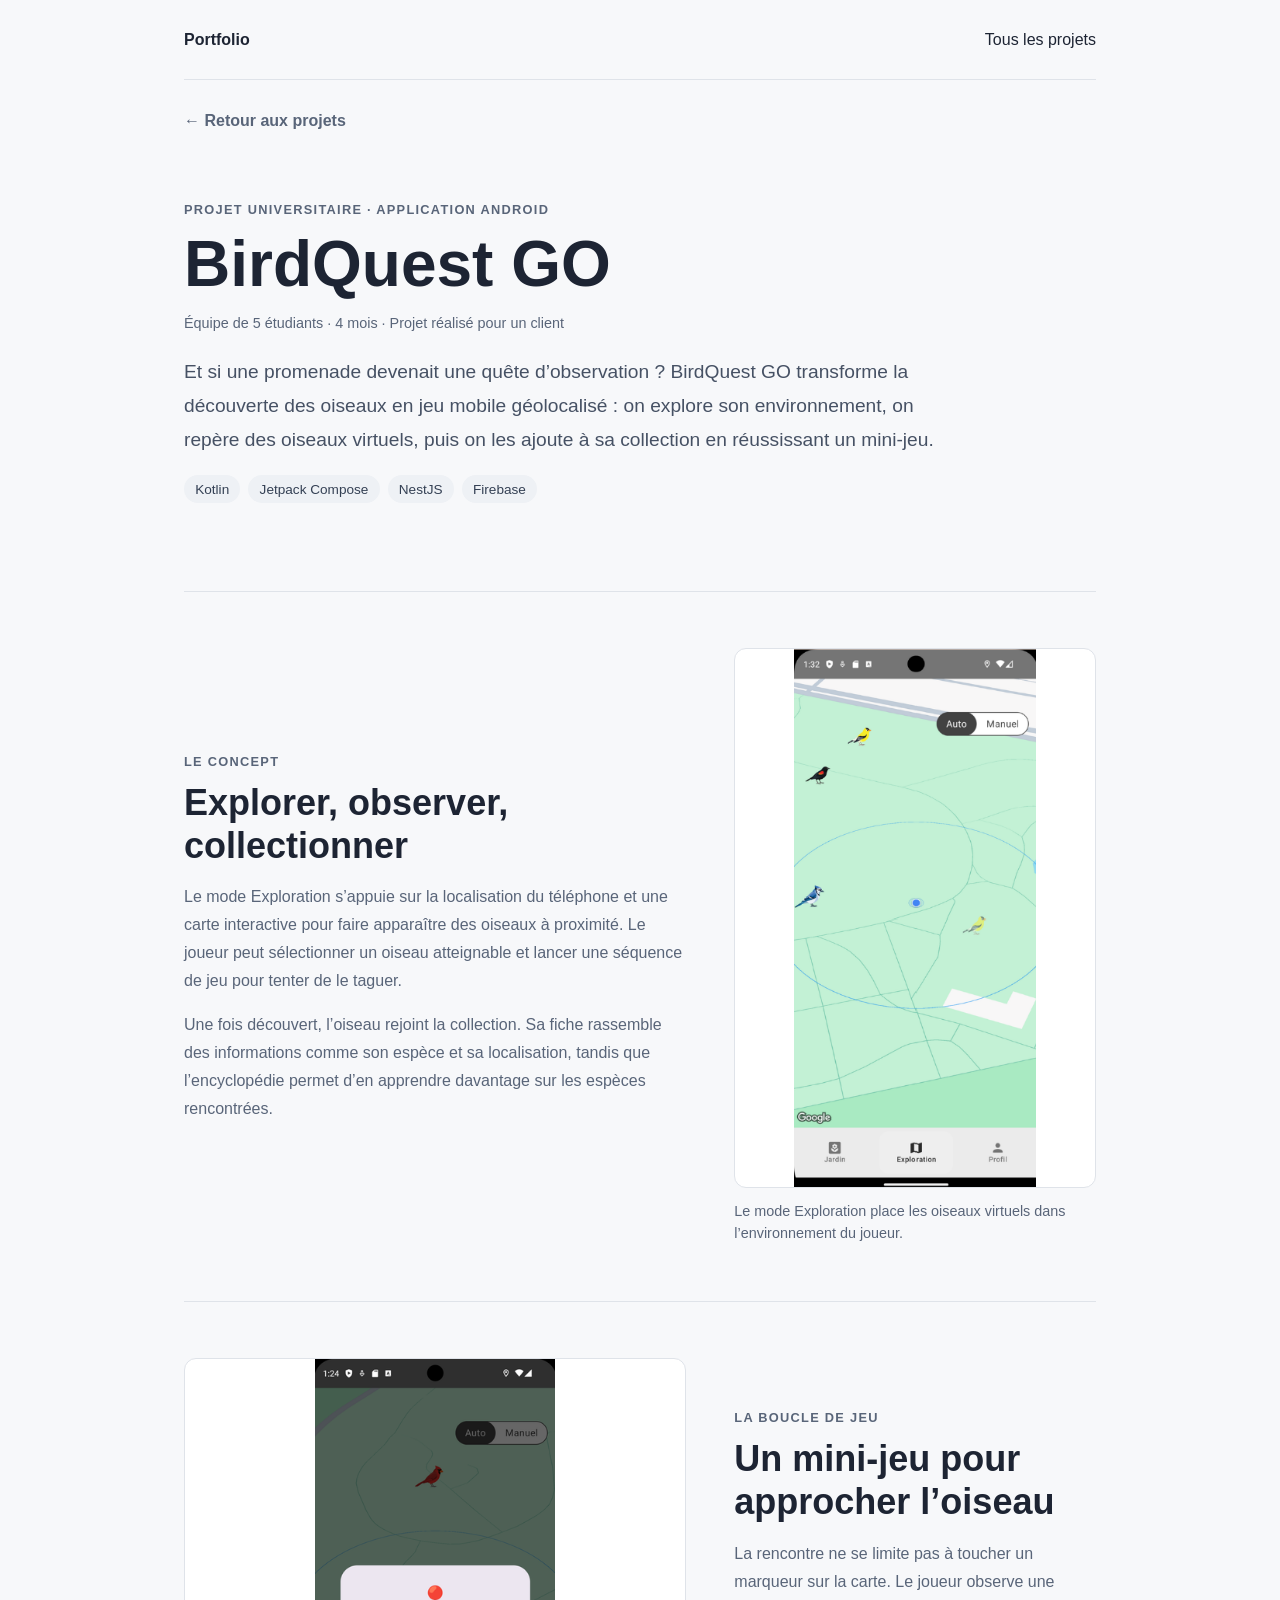
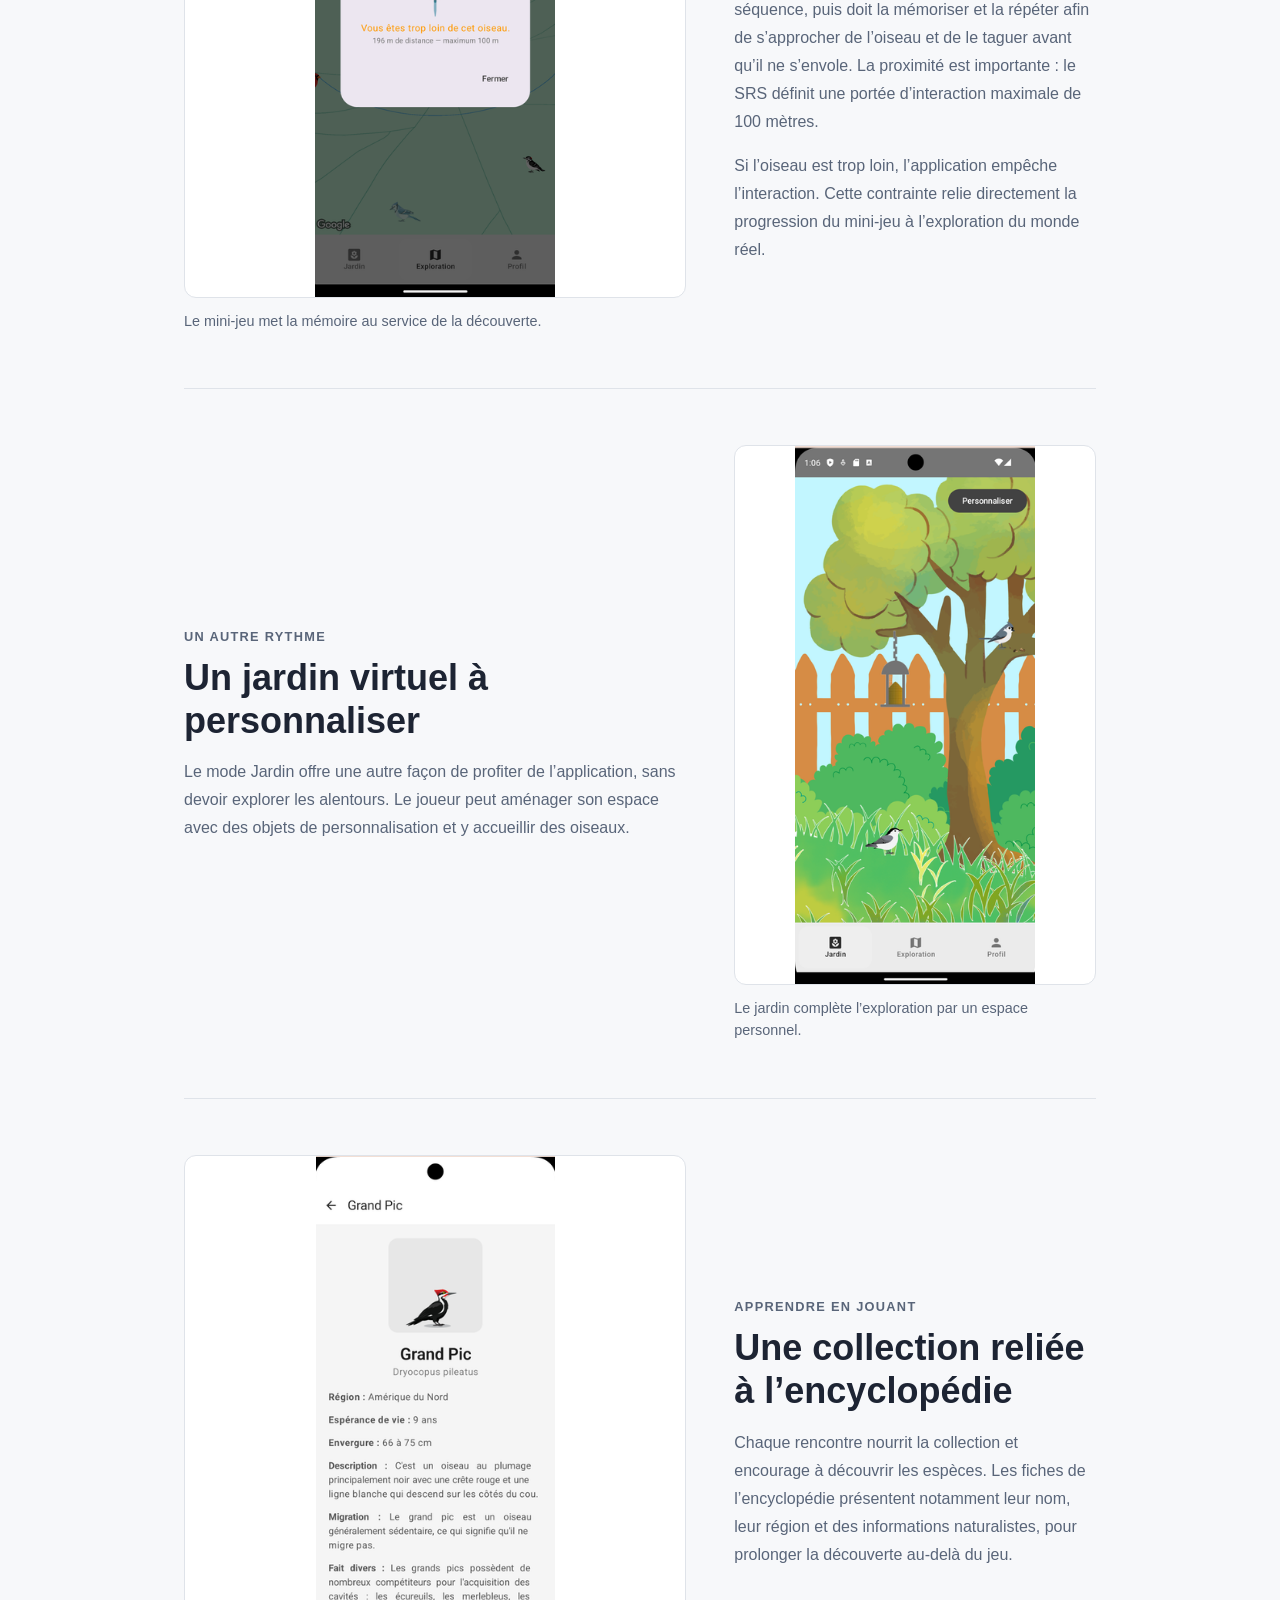
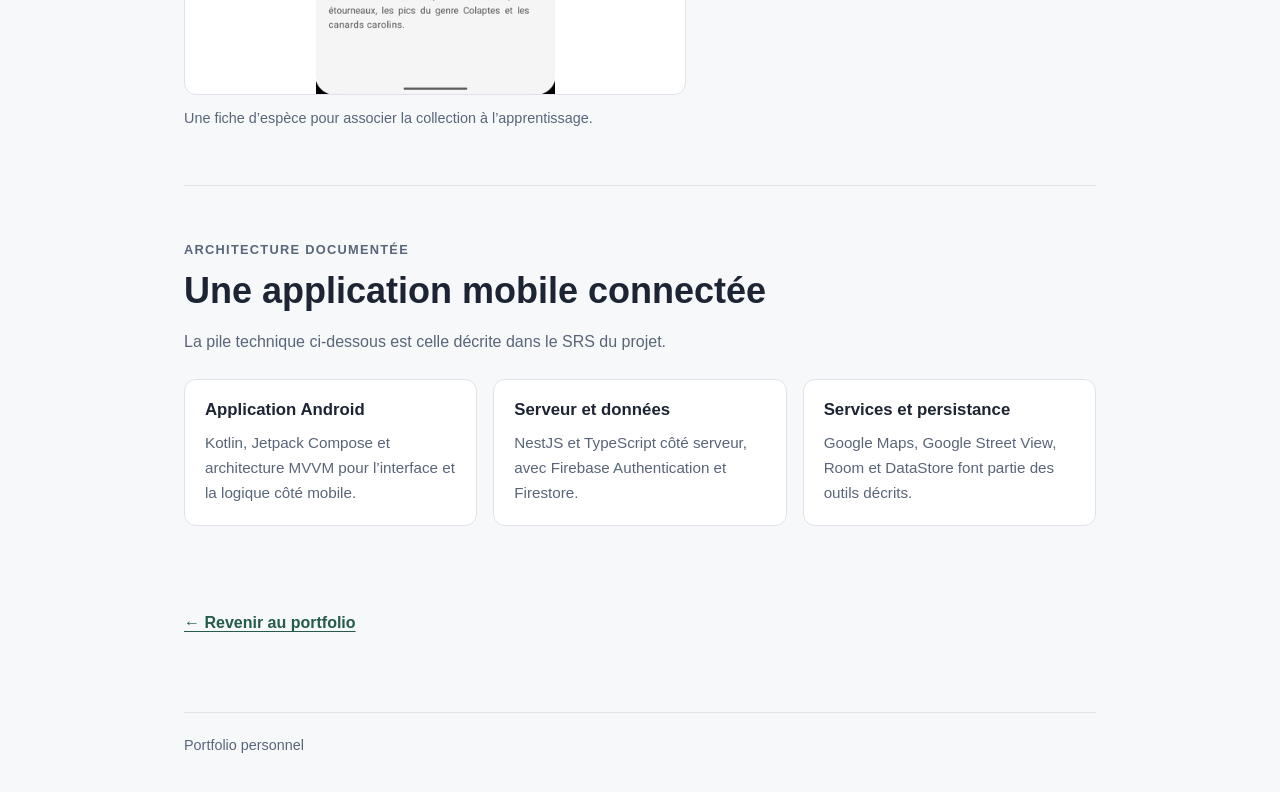
==== projets/birdquest-go.html @ 38225943 "Add detailed BirdQuest GO project page Co-authored-by: Copilot <223556219+Copilot@users.noreply.gith" ====
<!doctype html>
<html lang="fr">
  <head>
    <meta charset="utf-8">
    <meta name="viewport" content="width=device-width, initial-scale=1">
    <meta name="description" content="Présentation détaillée de BirdQuest GO, une application Android de découverte ludique des oiseaux.">
    <title>BirdQuest GO | Portfolio</title>
    <link rel="stylesheet" href="../styles.css">
  </head>
  <body>
    <header class="site-header">
      <a class="site-name" href="../index.html#accueil">Portfolio</a>
      <nav aria-label="Navigation principale">
        <a href="../index.html#projets">Tous les projets</a>
      </nav>
    </header>

    <main class="project-detail">
      <a class="back-link" href="../index.html#projets">← Retour aux projets</a>

      <section class="project-detail-hero" aria-labelledby="project-title">
        <p class="eyebrow">Projet universitaire · Application Android</p>
        <h1 id="project-title">BirdQuest GO</h1>
        <p class="project-meta">Équipe de 5 étudiants · 4 mois · Projet réalisé pour un client</p>
        <p class="project-lead">
          Et si une promenade devenait une quête d’observation ? BirdQuest GO transforme la découverte
          des oiseaux en jeu mobile géolocalisé : on explore son environnement, on repère des oiseaux
          virtuels, puis on les ajoute à sa collection en réussissant un mini-jeu.
        </p>
        <ul class="project-tech" aria-label="Technologies principales">
          <li>Kotlin</li>
          <li>Jetpack Compose</li>
          <li>NestJS</li>
          <li>Firebase</li>
        </ul>
      </section>

      <section class="detail-section" aria-labelledby="concept-title">
        <div class="detail-copy">
          <p class="eyebrow">Le concept</p>
          <h2 id="concept-title">Explorer, observer, collectionner</h2>
          <p>
            Le mode Exploration s’appuie sur la localisation du téléphone et une carte interactive
            pour faire apparaître des oiseaux à proximité. Le joueur peut sélectionner un oiseau
            atteignable et lancer une séquence de jeu pour tenter de le taguer.
          </p>
          <p>
            Une fois découvert, l’oiseau rejoint la collection. Sa fiche rassemble des informations
            comme son espèce et sa localisation, tandis que l’encyclopédie permet d’en apprendre
            davantage sur les espèces rencontrées.
          </p>
        </div>
        <figure class="detail-image">
          <img src="../images/BirdQuestGO/Map.png" alt="Carte de BirdQuest GO montrant la position du joueur, plusieurs oiseaux et le rayon d’exploration" loading="lazy">
          <figcaption>Le mode Exploration place les oiseaux virtuels dans l’environnement du joueur.</figcaption>
        </figure>
      </section>

      <section class="detail-section detail-section--reverse" aria-labelledby="gameplay-title">
        <div class="detail-copy">
          <p class="eyebrow">La boucle de jeu</p>
          <h2 id="gameplay-title">Un mini-jeu pour approcher l’oiseau</h2>
          <p>
            La rencontre ne se limite pas à toucher un marqueur sur la carte. Le joueur observe une
            séquence, puis doit la mémoriser et la répéter afin de s’approcher de l’oiseau et de le
            taguer avant qu’il ne s’envole. La proximité est importante : le SRS définit une portée
            d’interaction maximale de 100 mètres.
          </p>
          <p>
            Si l’oiseau est trop loin, l’application empêche l’interaction. Cette contrainte relie
            directement la progression du mini-jeu à l’exploration du monde réel.
          </p>
        </div>
        <figure class="detail-image">
          <img src="../images/BirdQuestGO/Map_oiseau_hors_range.png" alt="Écran du mini-jeu BirdQuest GO invitant à mémoriser une séquence pour taguer un oiseau" loading="lazy">
          <figcaption>Le mini-jeu met la mémoire au service de la découverte.</figcaption>
        </figure>
      </section>

      <section class="detail-section" aria-labelledby="garden-title">
        <div class="detail-copy">
          <p class="eyebrow">Un autre rythme</p>
          <h2 id="garden-title">Un jardin virtuel à personnaliser</h2>
          <p>
            Le mode Jardin offre une autre façon de profiter de l’application, sans devoir explorer
            les alentours. Le joueur peut aménager son espace avec des objets de personnalisation
            et y accueillir des oiseaux.
          </p>
        </div>
        <figure class="detail-image">
          <img src="../images/BirdQuestGO/Jardin.png" alt="Jardin virtuel de BirdQuest GO avec des oiseaux, un arbre et des éléments décoratifs" loading="lazy">
          <figcaption>Le jardin complète l’exploration par un espace personnel.</figcaption>
        </figure>
      </section>

      <section class="detail-section detail-section--reverse" aria-labelledby="species-title">
        <div class="detail-copy">
          <p class="eyebrow">Apprendre en jouant</p>
          <h2 id="species-title">Une collection reliée à l’encyclopédie</h2>
          <p>
            Chaque rencontre nourrit la collection et encourage à découvrir les espèces. Les fiches
            de l’encyclopédie présentent notamment leur nom, leur région et des informations
            naturalistes, pour prolonger la découverte au-delà du jeu.
          </p>
        </div>
        <figure class="detail-image">
          <img src="../images/BirdQuestGO/Page_espece.png" alt="Fiche encyclopédique du Grand Pic présentant son nom scientifique et des informations sur l’espèce" loading="lazy">
          <figcaption>Une fiche d’espèce pour associer la collection à l’apprentissage.</figcaption>
        </figure>
      </section>

      <section class="detail-section detail-section--stack" aria-labelledby="stack-title">
        <p class="eyebrow">Architecture documentée</p>
        <h2 id="stack-title">Une application mobile connectée</h2>
        <p class="stack-intro">
          La pile technique ci-dessous est celle décrite dans le SRS du projet.
        </p>
        <div class="stack-grid">
          <article class="stack-card">
            <h3>Application Android</h3>
            <p>Kotlin, Jetpack Compose et architecture MVVM pour l’interface et la logique côté mobile.</p>
          </article>
          <article class="stack-card">
            <h3>Serveur et données</h3>
            <p>NestJS et TypeScript côté serveur, avec Firebase Authentication et Firestore.</p>
          </article>
          <article class="stack-card">
            <h3>Services et persistance</h3>
            <p>Google Maps, Google Street View, Room et DataStore font partie des outils décrits.</p>
          </article>
        </div>
      </section>

      <a class="project-link project-link--back" href="../index.html#projets">← Revenir au portfolio</a>
    </main>

    <footer class="site-footer">
      <p>Portfolio personnel</p>
    </footer>
  </body>
</html>
---- styles.css ----
:root {
  color-scheme: light;
  font-family: Arial, sans-serif;
  color: #1d2433;
  background: #f7f8fa;
  font-synthesis: none;
  text-rendering: optimizeLegibility;
  -webkit-font-smoothing: antialiased;
  -moz-osx-font-smoothing: grayscale;
}

* {
  box-sizing: border-box;
}

body {
  min-width: 320px;
  max-width: 960px;
  margin: 0 auto;
  padding: 0 1.5rem;
}

a {
  color: inherit;
}

.site-header {
  display: flex;
  align-items: center;
  justify-content: space-between;
  min-height: 5rem;
  border-bottom: 1px solid #dfe3e9;
}

.site-name {
  font-weight: 700;
  text-decoration: none;
}

.site-header nav a {
  text-decoration: none;
}

.intro {
  max-width: 680px;
  padding: 6rem 0 5rem;
}

.eyebrow {
  margin: 0 0 0.75rem;
  color: #596579;
  font-size: 0.8rem;
  font-weight: 700;
  letter-spacing: 0.1em;
  text-transform: uppercase;
}

h1,
h2,
h3,
p {
  margin-top: 0;
}

h1 {
  margin-bottom: 1rem;
  font-size: clamp(2.25rem, 7vw, 4rem);
  line-height: 1.1;
}

.intro > p:last-child,
.project-card p:last-child {
  color: #596579;
  line-height: 1.7;
}

.projects {
  padding: 1rem 0 5rem;
}

.projects h2 {
  margin-bottom: 1.5rem;
  font-size: 2rem;
}

.project-list {
  display: grid;
  grid-template-columns: repeat(2, minmax(0, 1fr));
  gap: 1rem;
}

.project-card {
  min-height: 180px;
  padding: 1.5rem;
  border: 1px solid #dfe3e9;
  border-radius: 0.75rem;
  background: #fff;
}

.project-card--featured {
  grid-column: 1 / -1;
}

.project-status {
  margin-bottom: 1rem;
  color: #596579;
  font-size: 0.85rem;
}

.project-card h3 {
  margin-bottom: 0.75rem;
  font-size: 1.75rem;
}

.project-link {
  display: inline-flex;
  align-items: center;
  gap: 0.5rem;
  margin-bottom: 1.5rem;
  color: #245b49;
  font-weight: 700;
  text-decoration-thickness: 1px;
  text-underline-offset: 0.2em;
}

.project-link:hover {
  color: #173e31;
}

.project-meta {
  margin-bottom: 1rem;
  color: #596579;
  font-size: 0.9rem;
}

.project-description {
  max-width: 760px;
  color: #596579;
  line-height: 1.7;
}

.project-tech {
  display: flex;
  flex-wrap: wrap;
  gap: 0.5rem;
  margin: 0 0 1.5rem;
  padding: 0;
  list-style: none;
}

.project-tech li {
  padding: 0.4rem 0.7rem;
  border-radius: 999px;
  background: #eef1f5;
  color: #344054;
  font-size: 0.85rem;
}

.project-gallery {
  display: grid;
  grid-template-columns: repeat(4, minmax(0, 1fr));
  gap: 1rem;
}

.project-gallery figure {
  margin: 0;
}

.project-gallery img {
  display: block;
  width: 100%;
  height: auto;
  border: 1px solid #dfe3e9;
  border-radius: 0.6rem;
}

.project-gallery video {
  display: block;
  width: 100%;
  height: auto;
  aspect-ratio: 9 / 16;
  border: 1px solid #dfe3e9;
  border-radius: 0.6rem;
  background: #1d2433;
  object-fit: contain;
}

.project-gallery figcaption {
  padding-top: 0.6rem;
  color: #596579;
  font-size: 0.85rem;
  line-height: 1.5;
}

.project-detail {
  padding: 2rem 0 5rem;
}

.back-link {
  display: inline-block;
  margin-bottom: 2.5rem;
  color: #596579;
  font-weight: 700;
  text-decoration: none;
}

.back-link:hover {
  color: #1d2433;
}

.project-detail-hero {
  max-width: 760px;
  padding: 2rem 0 4rem;
}

.project-detail-hero h1 {
  margin-bottom: 1rem;
}

.project-detail-hero .project-meta {
  margin-bottom: 1.5rem;
}

.project-lead {
  color: #465164;
  font-size: 1.2rem;
  line-height: 1.75;
}

.detail-section {
  display: grid;
  grid-template-columns: minmax(0, 1fr) minmax(220px, 0.72fr);
  align-items: center;
  gap: 3rem;
  padding: 3.5rem 0;
  border-top: 1px solid #dfe3e9;
}

.detail-section--reverse .detail-copy {
  order: 2;
}

.detail-section--reverse .detail-image {
  order: 1;
}

.detail-copy h2,
.detail-section--stack h2 {
  margin-bottom: 1rem;
  font-size: clamp(1.65rem, 4vw, 2.25rem);
  line-height: 1.2;
}

.detail-copy p:not(.eyebrow) {
  color: #596579;
  line-height: 1.75;
}

.detail-image {
  margin: 0;
}

.detail-image img {
  display: block;
  width: 100%;
  max-height: 540px;
  border: 1px solid #dfe3e9;
  border-radius: 0.75rem;
  background: #fff;
  object-fit: contain;
}

.detail-image figcaption {
  padding-top: 0.75rem;
  color: #596579;
  font-size: 0.9rem;
  line-height: 1.55;
}

.detail-section--stack {
  display: block;
}

.stack-intro {
  color: #596579;
  line-height: 1.7;
}

.stack-grid {
  display: grid;
  grid-template-columns: repeat(3, minmax(0, 1fr));
  gap: 1rem;
  margin-top: 1.5rem;
}

.stack-card {
  padding: 1.25rem;
  border: 1px solid #dfe3e9;
  border-radius: 0.75rem;
  background: #fff;
}

.stack-card h3 {
  margin-bottom: 0.6rem;
  font-size: 1.05rem;
}

.stack-card p {
  margin-bottom: 0;
  color: #596579;
  font-size: 0.95rem;
  line-height: 1.65;
}

.project-link--back {
  margin: 2rem 0 0;
}

.site-footer {
  padding: 1.5rem 0;
  border-top: 1px solid #dfe3e9;
  color: #596579;
  font-size: 0.9rem;
}

@media (max-width: 760px) {
  .project-gallery {
    grid-template-columns: repeat(2, minmax(0, 1fr));
  }

  .detail-section {
    grid-template-columns: minmax(0, 1fr) minmax(180px, 0.75fr);
    gap: 1.5rem;
  }

  .stack-grid {
    grid-template-columns: 1fr;
  }
}

@media (max-width: 600px) {
  body {
    padding: 0 1rem;
  }

  .intro {
    padding: 4rem 0;
  }

  .project-list {
    grid-template-columns: 1fr;
  }

  .detail-section {
    grid-template-columns: 1fr;
    gap: 1.5rem;
    padding: 2.5rem 0;
  }

  .detail-section--reverse .detail-copy,
  .detail-section--reverse .detail-image {
    order: initial;
  }

  .detail-image {
    max-width: 360px;
    margin: 0 auto;
  }

  .project-detail-hero {
    padding: 1rem 0 3rem;
  }
}
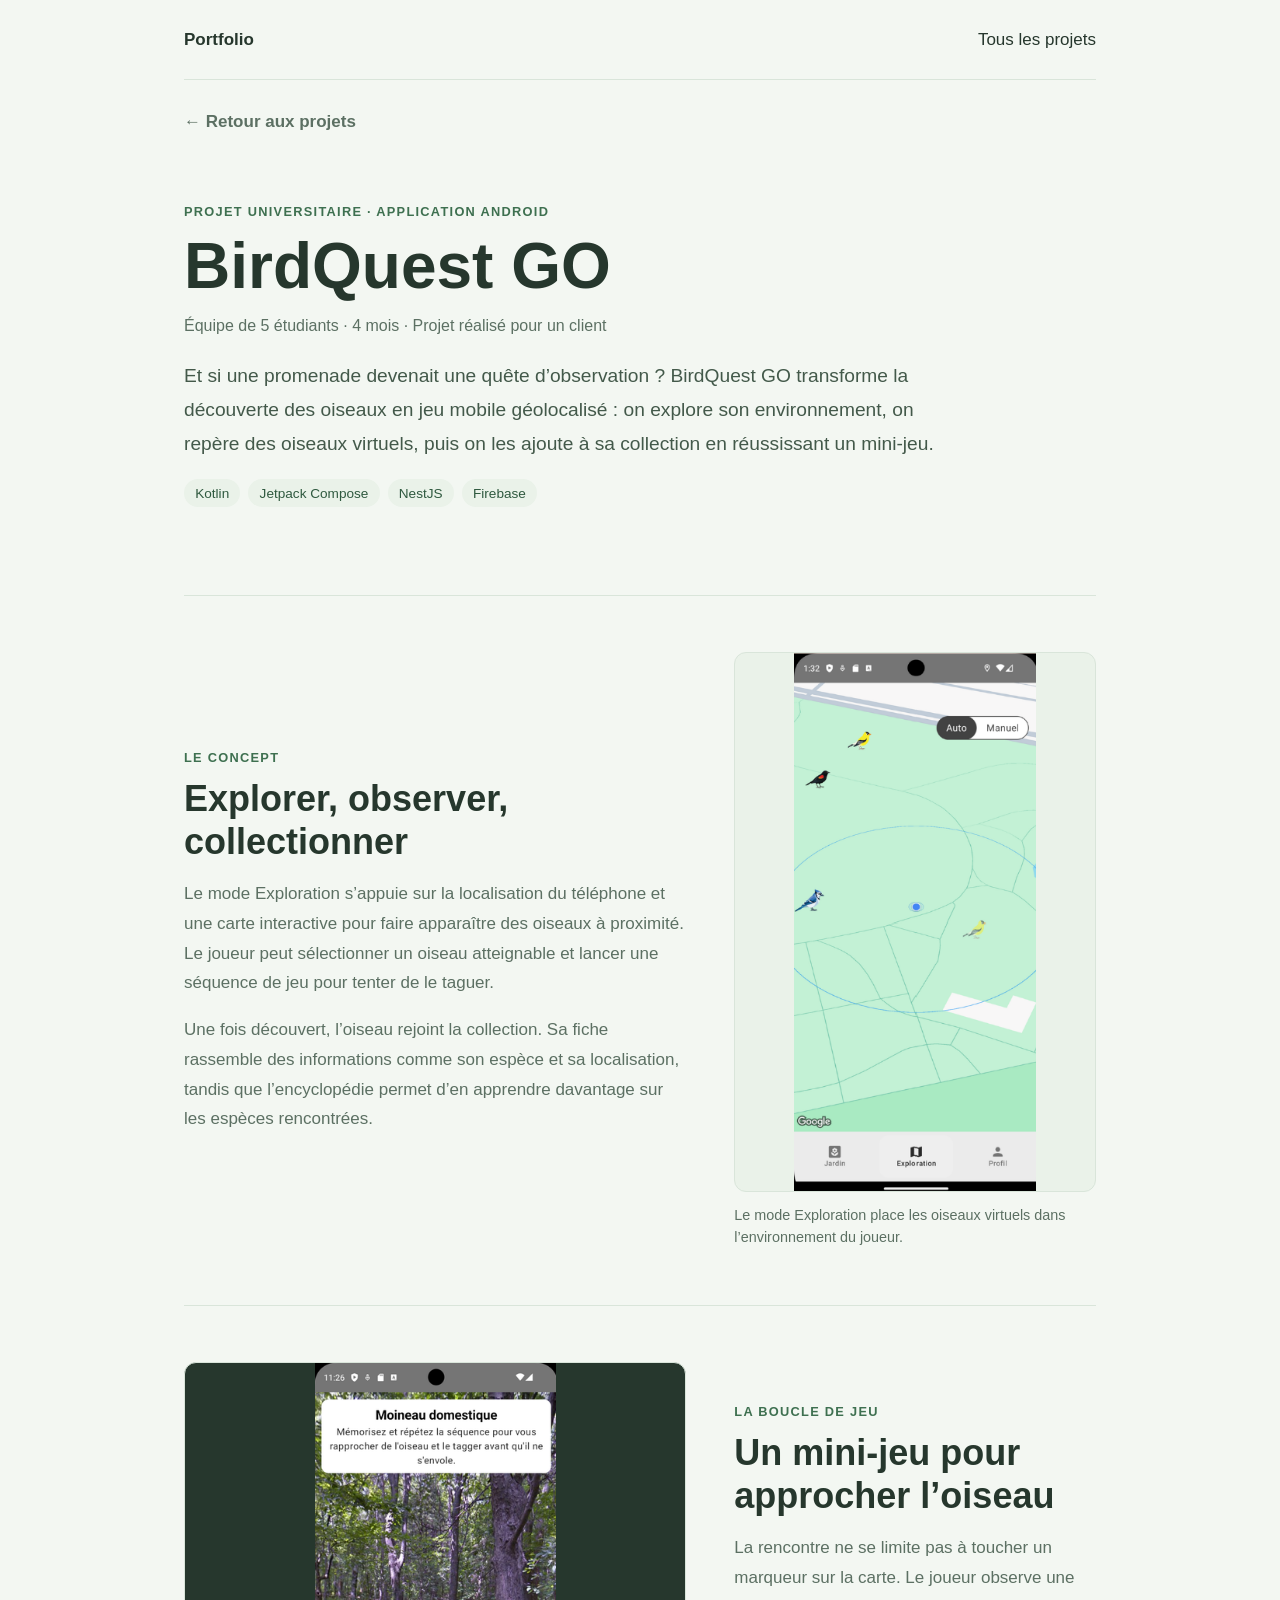
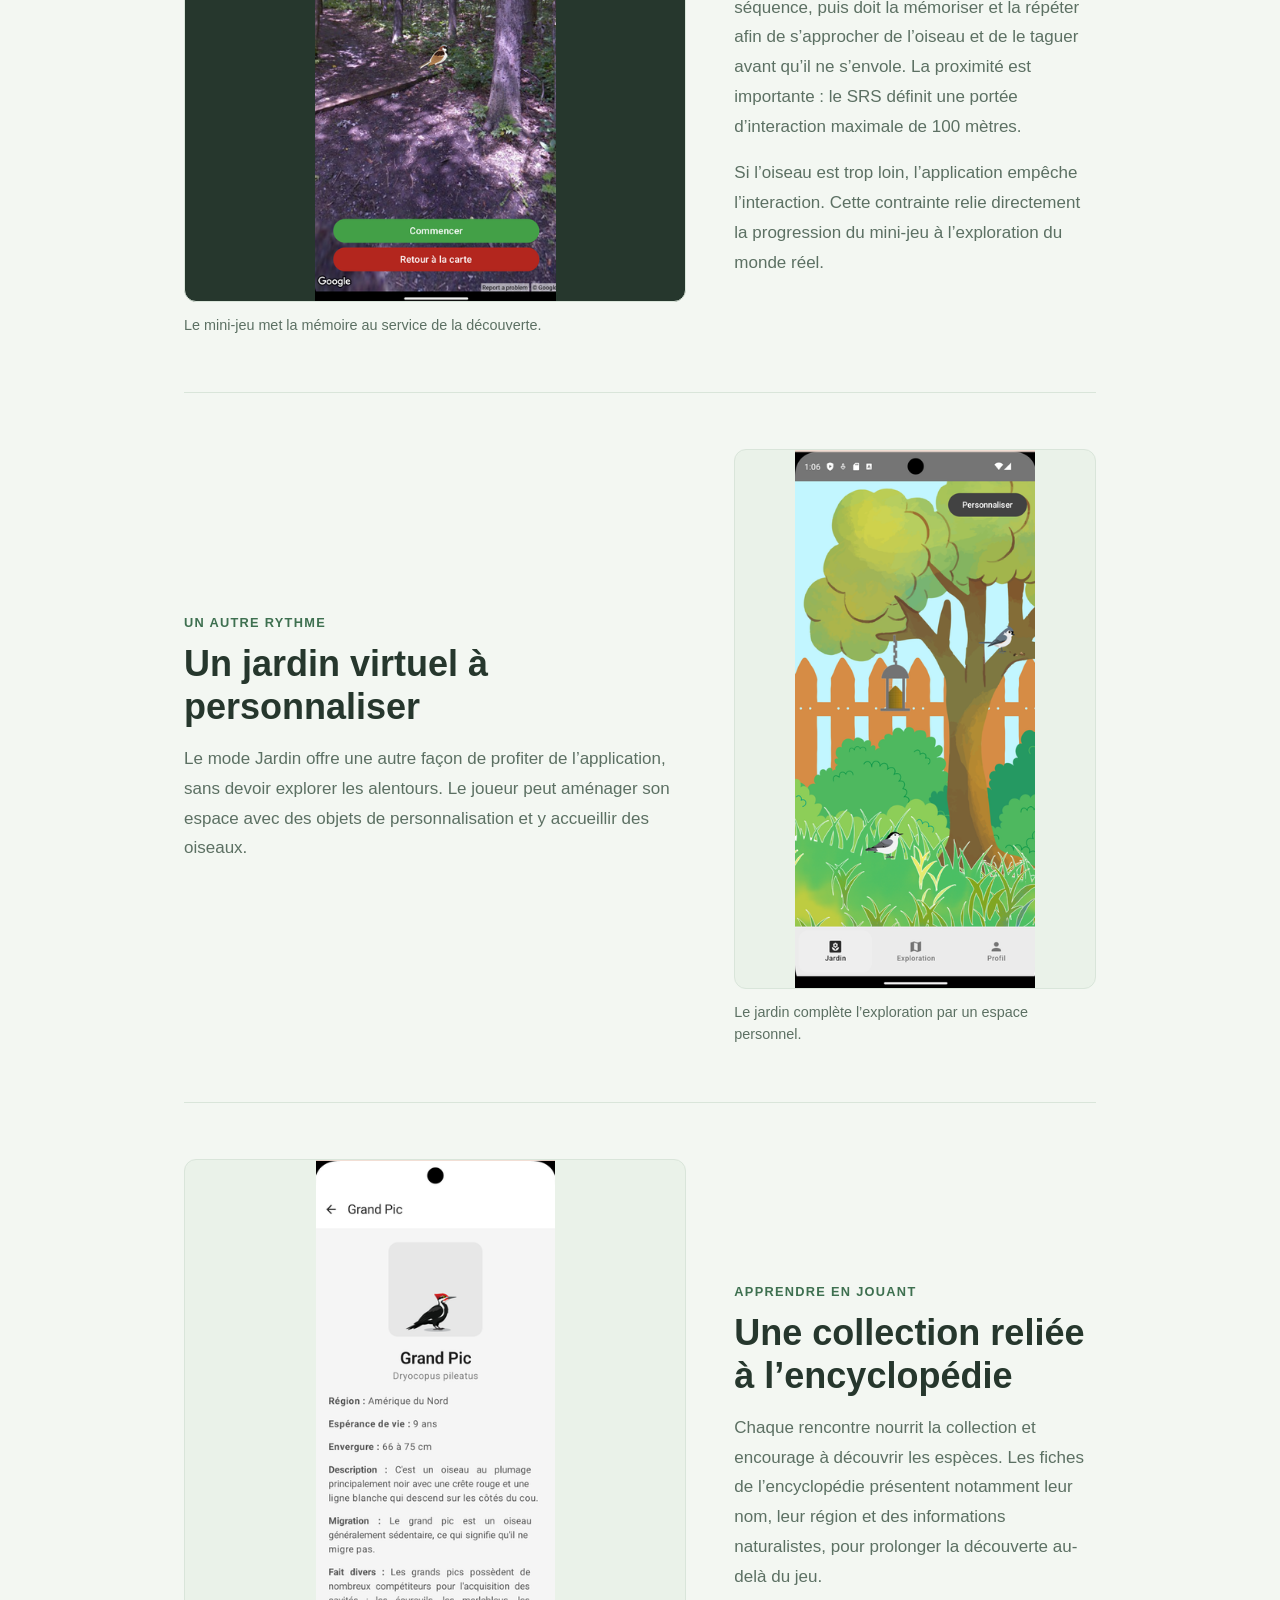
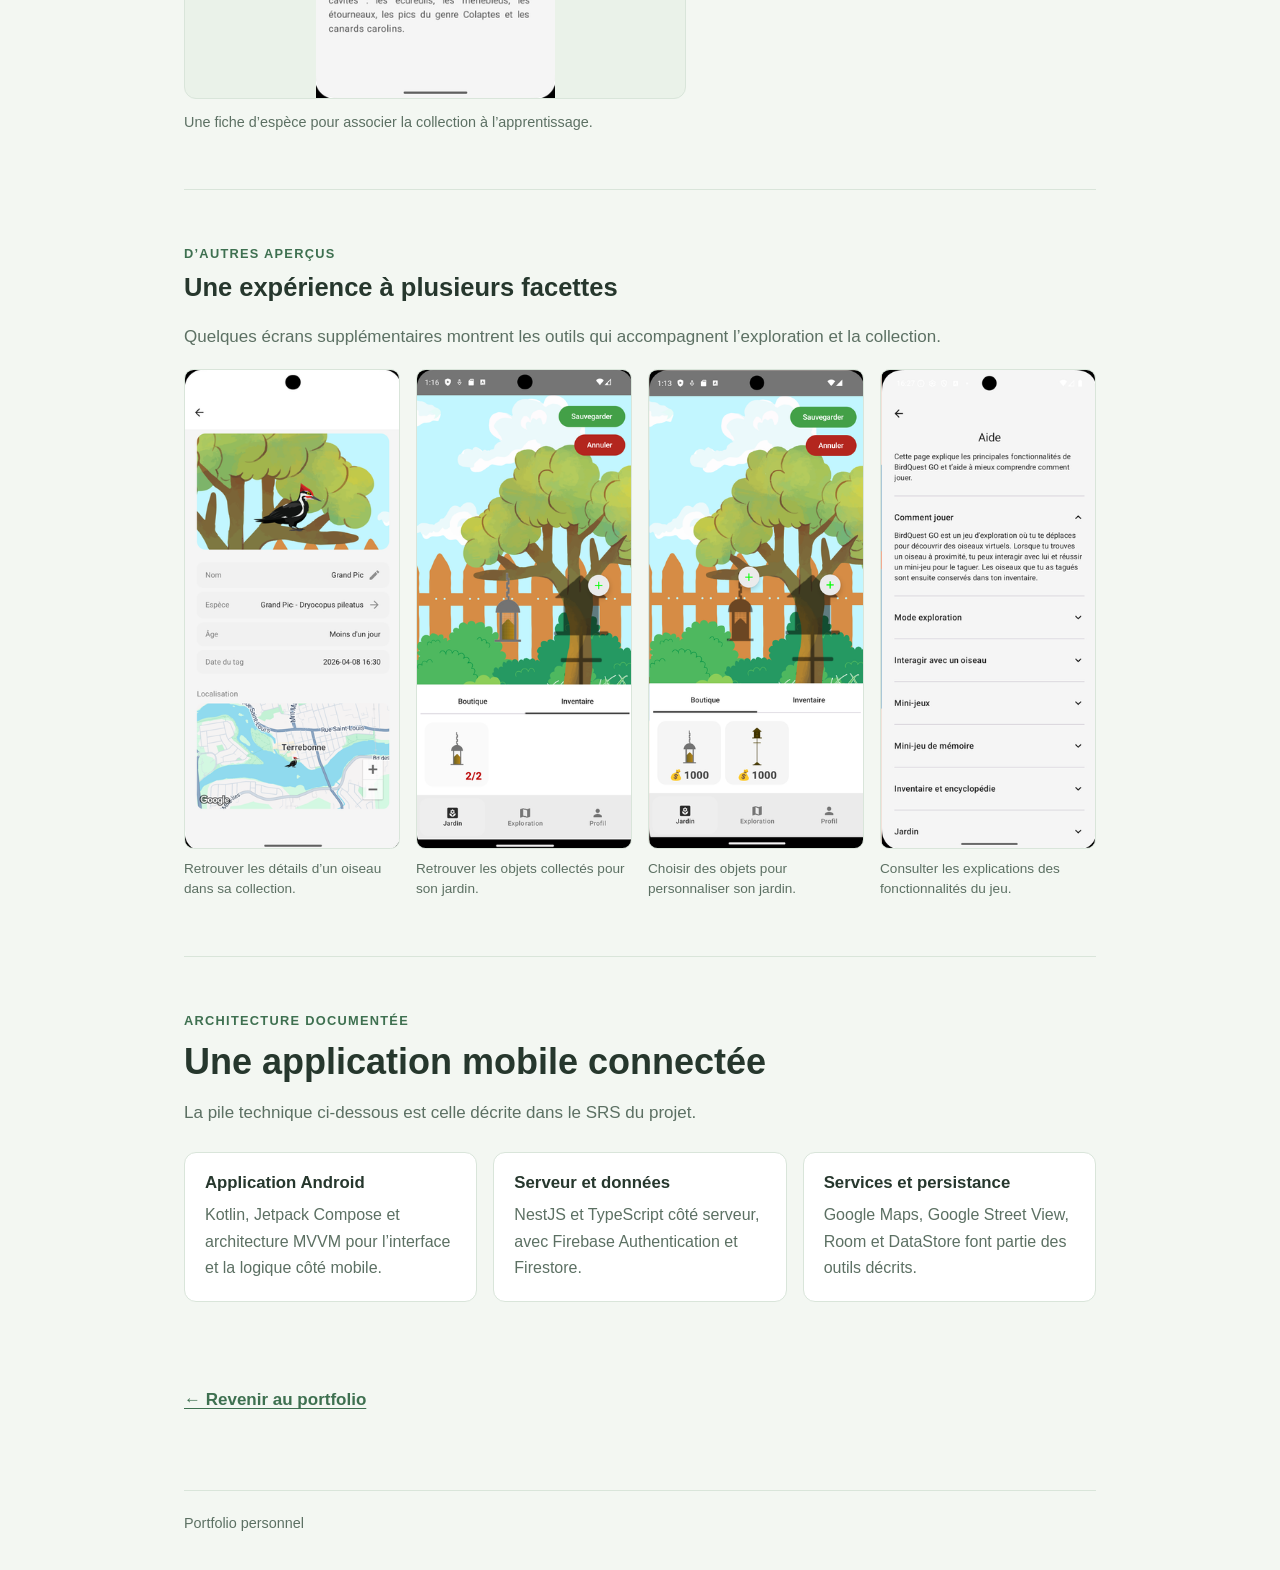
==== commit 0cdce26d: "Polish portfolio theme and BirdQuest media Co-authored-by: Copilot <223556219+Copilot@users.noreply." ====
--- a/projets/birdquest-go.html
+++ b/projets/birdquest-go.html
@@ -72,7 +72,10 @@
           </p>
         </div>
         <figure class="detail-image">
-          <img src="../images/BirdQuestGO/Map_oiseau_hors_range.png" alt="Écran du mini-jeu BirdQuest GO invitant à mémoriser une séquence pour taguer un oiseau" loading="lazy">
+          <video autoplay muted loop playsinline preload="metadata" poster="../images/BirdQuestGO/Start_minigame.png" aria-label="Vidéo du mini-jeu de BirdQuest GO utilisé pour taguer un oiseau">
+            <source src="../images/BirdQuestGO/Capture.mp4" type="video/mp4">
+            Votre navigateur ne prend pas en charge la lecture de cette vidéo.
+          </video>
           <figcaption>Le mini-jeu met la mémoire au service de la découverte.</figcaption>
         </figure>
       </section>
@@ -109,6 +112,32 @@
         </figure>
       </section>
 
+      <section class="detail-section detail-section--gallery" aria-labelledby="more-screens-title">
+        <p class="eyebrow">D’autres aperçus</p>
+        <h2 id="more-screens-title">Une expérience à plusieurs facettes</h2>
+        <p class="stack-intro">
+          Quelques écrans supplémentaires montrent les outils qui accompagnent l’exploration et la collection.
+        </p>
+        <div class="project-gallery">
+          <figure>
+            <img src="../images/BirdQuestGO/Page_oiseau.png" alt="Fiche d’un oiseau collecté avec son espèce, sa date de capture et sa localisation" loading="lazy">
+            <figcaption>Retrouver les détails d’un oiseau dans sa collection.</figcaption>
+          </figure>
+          <figure>
+            <img src="../images/BirdQuestGO/Jardin_inventaire.png" alt="Inventaire des éléments de décoration disponibles pour aménager le jardin" loading="lazy">
+            <figcaption>Retrouver les objets collectés pour son jardin.</figcaption>
+          </figure>
+          <figure>
+            <img src="../images/BirdQuestGO/Jardin_shop.png" alt="Boutique du jardin pour choisir des éléments de personnalisation" loading="lazy">
+            <figcaption>Choisir des objets pour personnaliser son jardin.</figcaption>
+          </figure>
+          <figure>
+            <img src="../images/BirdQuestGO/Aide.png" alt="Page d’aide BirdQuest GO expliquant le mode exploration, les mini-jeux et l’inventaire" loading="lazy">
+            <figcaption>Consulter les explications des fonctionnalités du jeu.</figcaption>
+          </figure>
+        </div>
+      </section>
+
       <section class="detail-section detail-section--stack" aria-labelledby="stack-title">
         <p class="eyebrow">Architecture documentée</p>
         <h2 id="stack-title">Une application mobile connectée</h2>
--- a/styles.css
+++ b/styles.css
@@ -1,8 +1,16 @@
 :root {
+  --color-ink: #26372d;
+  --color-muted: #5c7063;
+  --color-border: #d9e5da;
+  --color-page: #f3f7f2;
+  --color-surface: #ffffff;
+  --color-surface-soft: #eaf2e9;
+  --color-accent: #3e7050;
+  --color-accent-strong: #2f593f;
   color-scheme: light;
   font-family: Arial, sans-serif;
-  color: #1d2433;
-  background: #f7f8fa;
+  color: var(--color-ink);
+  background: var(--color-page);
   font-synthesis: none;
   text-rendering: optimizeLegibility;
   -webkit-font-smoothing: antialiased;
@@ -18,6 +26,7 @@
   max-width: 960px;
   margin: 0 auto;
   padding: 0 1.5rem;
+  font-size: 1.0625rem;
 }
 
 a {
@@ -29,7 +38,7 @@
   align-items: center;
   justify-content: space-between;
   min-height: 5rem;
-  border-bottom: 1px solid #dfe3e9;
+  border-bottom: 1px solid var(--color-border);
 }
 
 .site-name {
@@ -48,7 +57,7 @@
 
 .eyebrow {
   margin: 0 0 0.75rem;
-  color: #596579;
+  color: var(--color-accent);
   font-size: 0.8rem;
   font-weight: 700;
   letter-spacing: 0.1em;
@@ -70,7 +79,7 @@
 
 .intro > p:last-child,
 .project-card p:last-child {
-  color: #596579;
+  color: var(--color-muted);
   line-height: 1.7;
 }
 
@@ -92,9 +101,9 @@
 .project-card {
   min-height: 180px;
   padding: 1.5rem;
-  border: 1px solid #dfe3e9;
+  border: 1px solid var(--color-border);
   border-radius: 0.75rem;
-  background: #fff;
+  background: var(--color-surface);
 }
 
 .project-card--featured {
@@ -103,7 +112,7 @@
 
 .project-status {
   margin-bottom: 1rem;
-  color: #596579;
+  color: var(--color-muted);
   font-size: 0.85rem;
 }
 
@@ -117,25 +126,25 @@
   align-items: center;
   gap: 0.5rem;
   margin-bottom: 1.5rem;
-  color: #245b49;
+  color: var(--color-accent);
   font-weight: 700;
   text-decoration-thickness: 1px;
   text-underline-offset: 0.2em;
 }
 
 .project-link:hover {
-  color: #173e31;
+  color: var(--color-accent-strong);
 }
 
 .project-meta {
   margin-bottom: 1rem;
-  color: #596579;
-  font-size: 0.9rem;
+  color: var(--color-muted);
+  font-size: 1rem;
 }
 
 .project-description {
   max-width: 760px;
-  color: #596579;
+  color: var(--color-muted);
   line-height: 1.7;
 }
 
@@ -151,8 +160,8 @@
 .project-tech li {
   padding: 0.4rem 0.7rem;
   border-radius: 999px;
-  background: #eef1f5;
-  color: #344054;
+  background: var(--color-surface-soft);
+  color: var(--color-accent-strong);
   font-size: 0.85rem;
 }
 
@@ -163,31 +172,33 @@
 }
 
 .project-gallery figure {
+  min-width: 0;
   margin: 0;
 }
 
 .project-gallery img {
   display: block;
   width: 100%;
-  height: auto;
-  border: 1px solid #dfe3e9;
+  aspect-ratio: 9 / 20;
+  border: 1px solid var(--color-border);
   border-radius: 0.6rem;
+  background: var(--color-surface-soft);
+  object-fit: cover;
 }
 
 .project-gallery video {
   display: block;
   width: 100%;
-  height: auto;
-  aspect-ratio: 9 / 16;
-  border: 1px solid #dfe3e9;
+  aspect-ratio: 9 / 20;
+  border: 1px solid var(--color-border);
   border-radius: 0.6rem;
-  background: #1d2433;
-  object-fit: contain;
+  background: var(--color-ink);
+  object-fit: cover;
 }
 
 .project-gallery figcaption {
   padding-top: 0.6rem;
-  color: #596579;
+  color: var(--color-muted);
   font-size: 0.85rem;
   line-height: 1.5;
 }
@@ -199,13 +210,13 @@
 .back-link {
   display: inline-block;
   margin-bottom: 2.5rem;
-  color: #596579;
+  color: var(--color-muted);
   font-weight: 700;
   text-decoration: none;
 }
 
 .back-link:hover {
-  color: #1d2433;
+  color: var(--color-ink);
 }
 
 .project-detail-hero {
@@ -222,7 +233,7 @@
 }
 
 .project-lead {
-  color: #465164;
+  color: #43594a;
   font-size: 1.2rem;
   line-height: 1.75;
 }
@@ -233,7 +244,7 @@
   align-items: center;
   gap: 3rem;
   padding: 3.5rem 0;
-  border-top: 1px solid #dfe3e9;
+  border-top: 1px solid var(--color-border);
 }
 
 .detail-section--reverse .detail-copy {
@@ -252,7 +263,7 @@
 }
 
 .detail-copy p:not(.eyebrow) {
-  color: #596579;
+  color: var(--color-muted);
   line-height: 1.75;
 }
 
@@ -264,15 +275,27 @@
   display: block;
   width: 100%;
   max-height: 540px;
-  border: 1px solid #dfe3e9;
+  aspect-ratio: 9 / 20;
+  border: 1px solid var(--color-border);
   border-radius: 0.75rem;
-  background: #fff;
+  background: var(--color-surface-soft);
+  object-fit: contain;
+}
+
+.detail-image video {
+  display: block;
+  width: 100%;
+  max-height: 540px;
+  aspect-ratio: 9 / 20;
+  border: 1px solid var(--color-border);
+  border-radius: 0.75rem;
+  background: var(--color-ink);
   object-fit: contain;
 }
 
 .detail-image figcaption {
   padding-top: 0.75rem;
-  color: #596579;
+  color: var(--color-muted);
   font-size: 0.9rem;
   line-height: 1.55;
 }
@@ -281,8 +304,12 @@
   display: block;
 }
 
+.detail-section--gallery {
+  display: block;
+}
+
 .stack-intro {
-  color: #596579;
+  color: var(--color-muted);
   line-height: 1.7;
 }
 
@@ -295,9 +322,9 @@
 
 .stack-card {
   padding: 1.25rem;
-  border: 1px solid #dfe3e9;
+  border: 1px solid var(--color-border);
   border-radius: 0.75rem;
-  background: #fff;
+  background: var(--color-surface);
 }
 
 .stack-card h3 {
@@ -307,8 +334,8 @@
 
 .stack-card p {
   margin-bottom: 0;
-  color: #596579;
-  font-size: 0.95rem;
+  color: var(--color-muted);
+  font-size: 1rem;
   line-height: 1.65;
 }
 
@@ -318,14 +345,19 @@
 
 .site-footer {
   padding: 1.5rem 0;
-  border-top: 1px solid #dfe3e9;
-  color: #596579;
+  border-top: 1px solid var(--color-border);
+  color: var(--color-muted);
   font-size: 0.9rem;
 }
 
 @media (max-width: 760px) {
   .project-gallery {
     grid-template-columns: repeat(2, minmax(0, 1fr));
+  }
+
+  .project-gallery img,
+  .project-gallery video {
+    aspect-ratio: 9 / 20;
   }
 
   .detail-section {
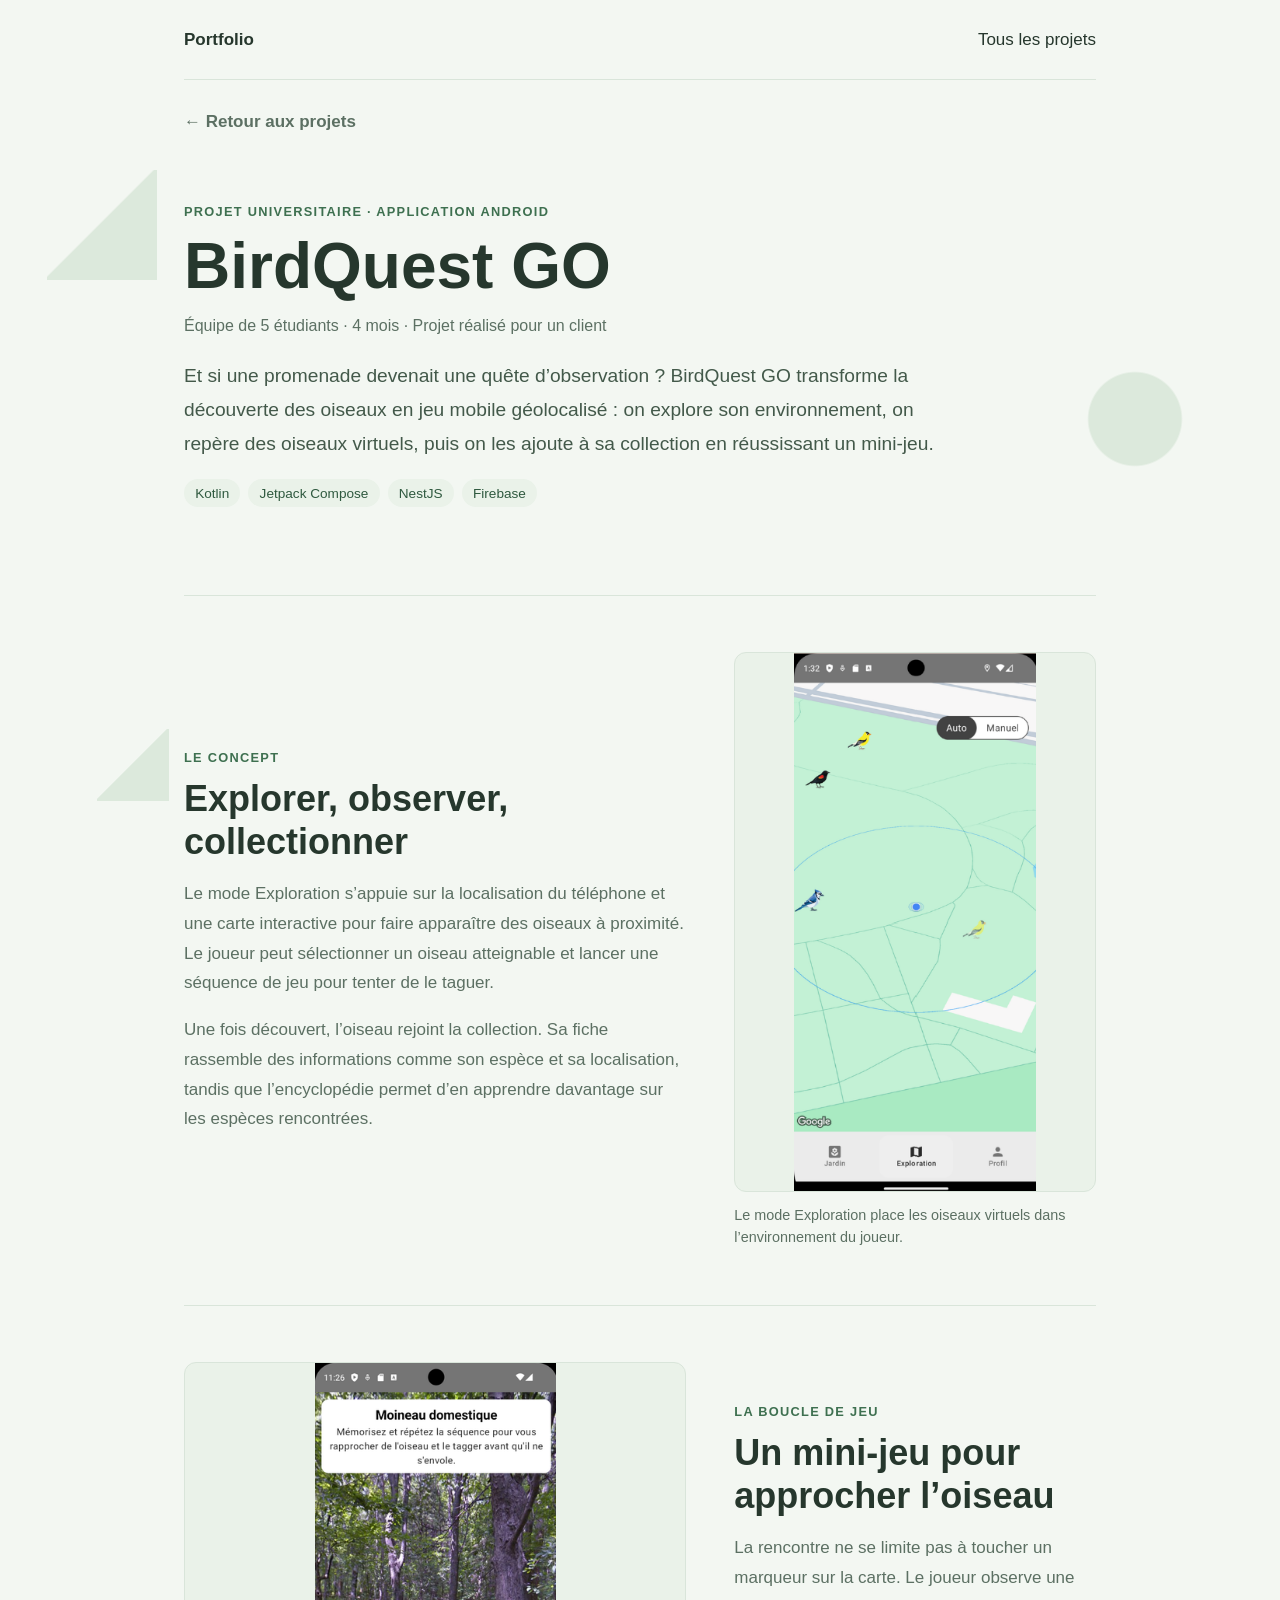
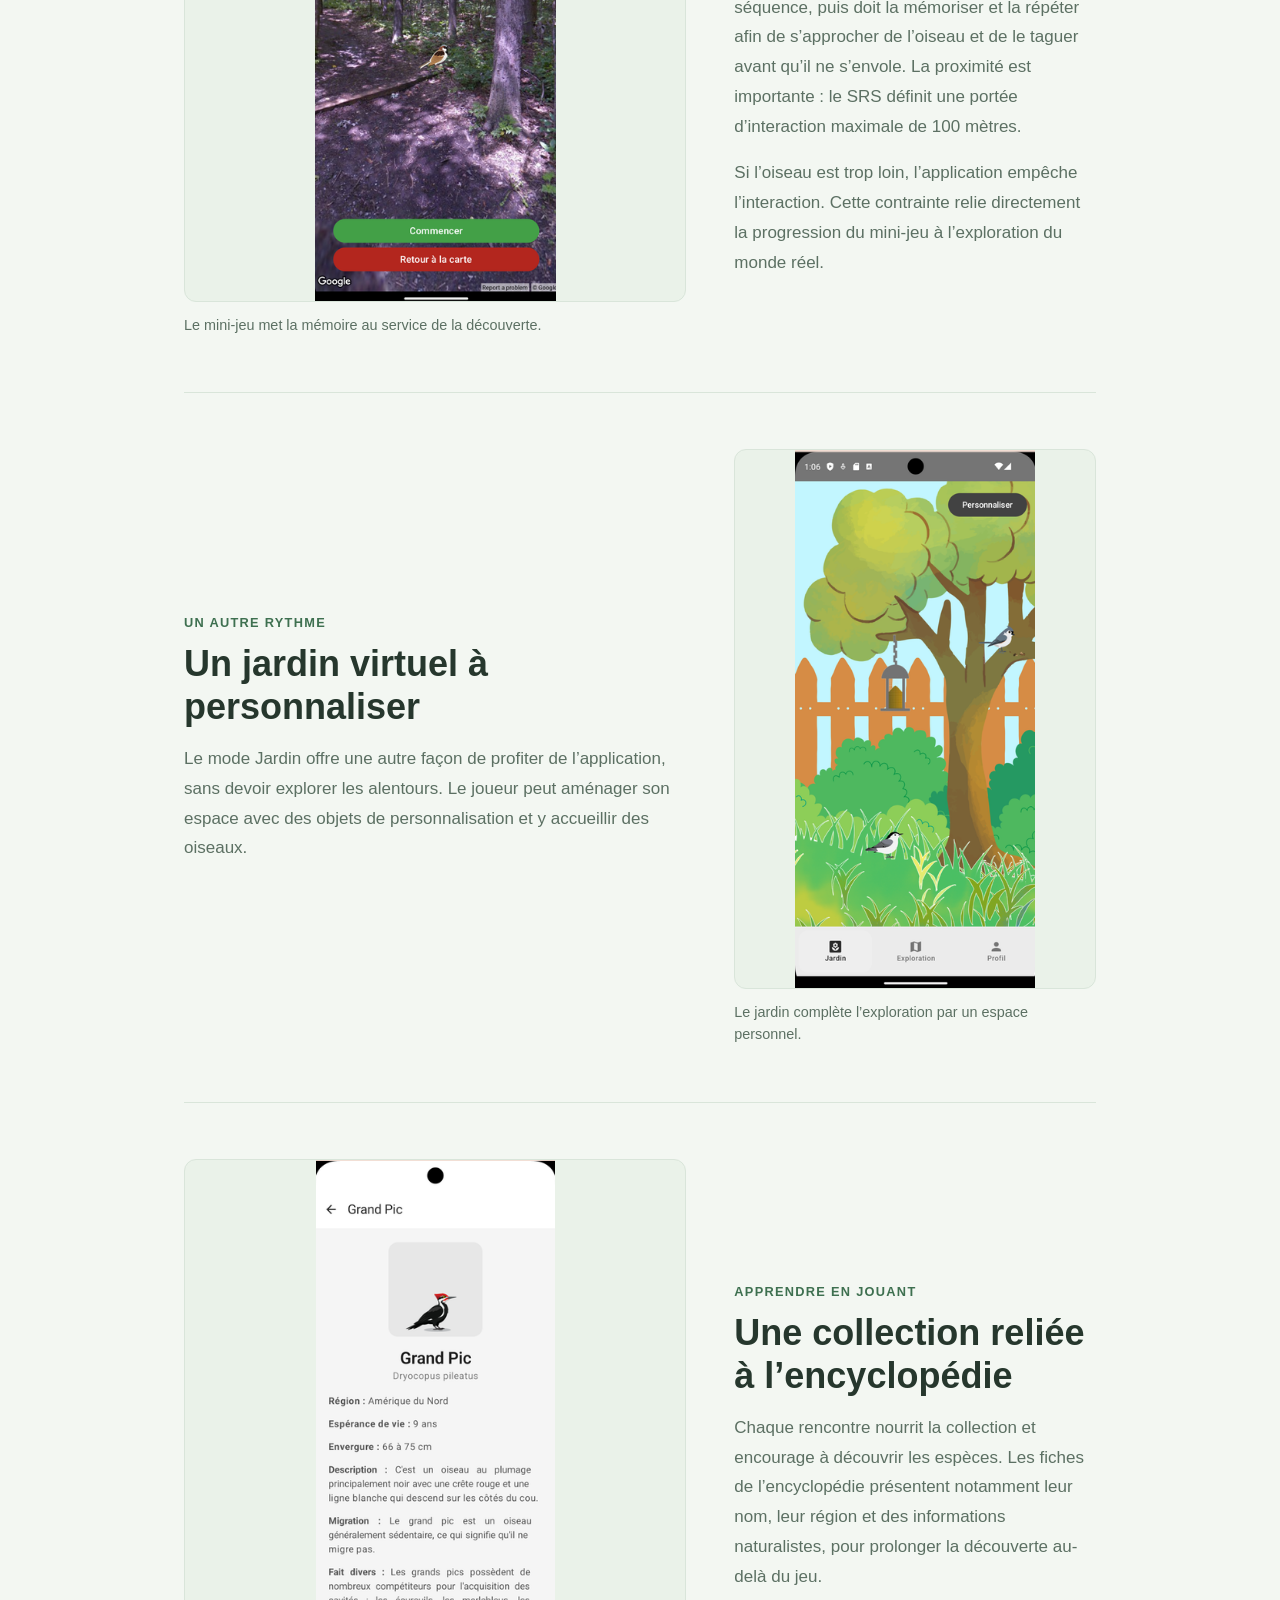
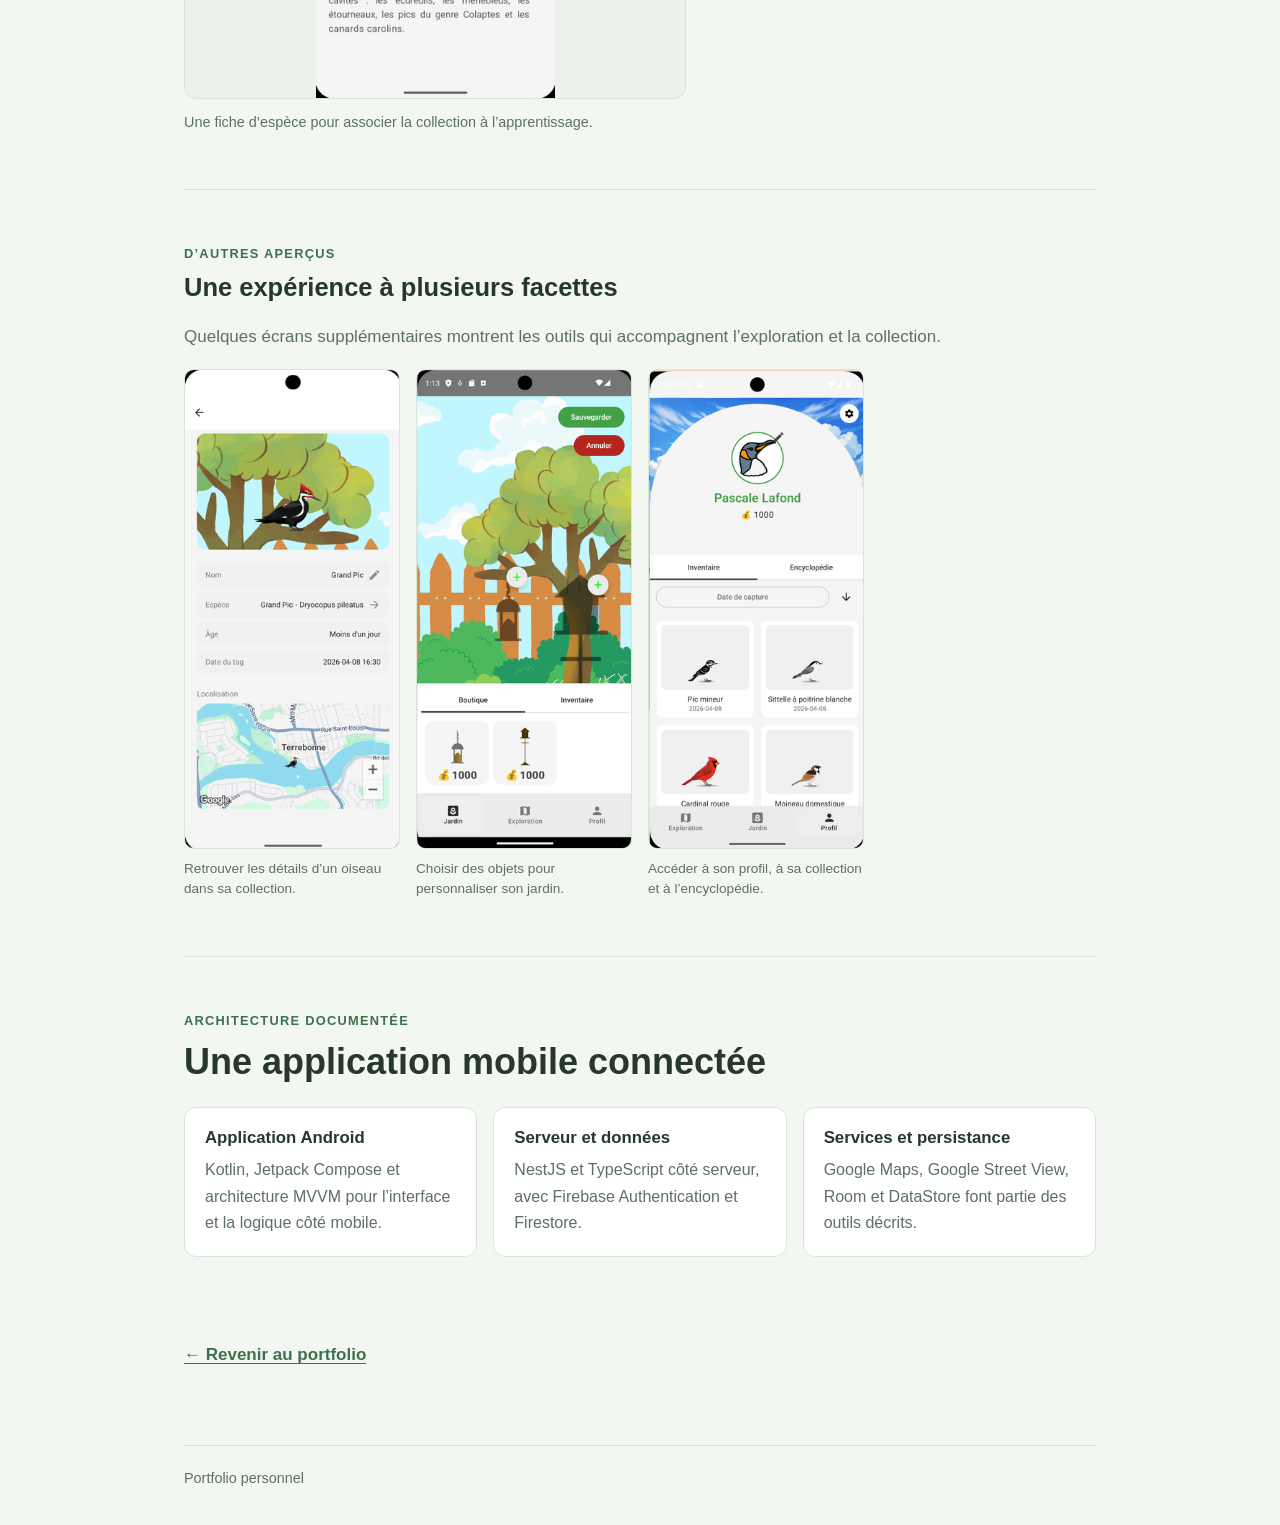
==== commit 33750340: "Refine BirdQuest project gallery and page background Co-authored-by: Copilot <223556219+Copilot@user" ====
--- a/projets/birdquest-go.html
+++ b/projets/birdquest-go.html
@@ -124,16 +124,12 @@
             <figcaption>Retrouver les détails d’un oiseau dans sa collection.</figcaption>
           </figure>
           <figure>
-            <img src="../images/BirdQuestGO/Jardin_inventaire.png" alt="Inventaire des éléments de décoration disponibles pour aménager le jardin" loading="lazy">
-            <figcaption>Retrouver les objets collectés pour son jardin.</figcaption>
-          </figure>
-          <figure>
             <img src="../images/BirdQuestGO/Jardin_shop.png" alt="Boutique du jardin pour choisir des éléments de personnalisation" loading="lazy">
             <figcaption>Choisir des objets pour personnaliser son jardin.</figcaption>
           </figure>
           <figure>
-            <img src="../images/BirdQuestGO/Aide.png" alt="Page d’aide BirdQuest GO expliquant le mode exploration, les mini-jeux et l’inventaire" loading="lazy">
-            <figcaption>Consulter les explications des fonctionnalités du jeu.</figcaption>
+            <img src="../images/BirdQuestGO/Profil.png" alt="Profil BirdQuest GO présentant l’avatar, la collection d’oiseaux et l’encyclopédie" loading="lazy">
+            <figcaption>Accéder à son profil, à sa collection et à l’encyclopédie.</figcaption>
           </figure>
         </div>
       </section>
@@ -141,9 +137,6 @@
       <section class="detail-section detail-section--stack" aria-labelledby="stack-title">
         <p class="eyebrow">Architecture documentée</p>
         <h2 id="stack-title">Une application mobile connectée</h2>
-        <p class="stack-intro">
-          La pile technique ci-dessous est celle décrite dans le SRS du projet.
-        </p>
         <div class="stack-grid">
           <article class="stack-card">
             <h3>Application Android</h3>
--- a/styles.css
+++ b/styles.css
@@ -3,6 +3,7 @@
   --color-muted: #5c7063;
   --color-border: #d9e5da;
   --color-page: #f3f7f2;
+  --color-shape: #dce9dc;
   --color-surface: #ffffff;
   --color-surface-soft: #eaf2e9;
   --color-accent: #3e7050;
@@ -10,7 +11,16 @@
   color-scheme: light;
   font-family: Arial, sans-serif;
   color: var(--color-ink);
-  background: var(--color-page);
+  background-color: var(--color-page);
+  background-image:
+    linear-gradient(135deg, transparent 48%, var(--color-shape) 49% 100%),
+    radial-gradient(circle, var(--color-shape) 0 50%, transparent 52%),
+    linear-gradient(45deg, var(--color-shape) 0 50%, transparent 51%),
+    linear-gradient(135deg, transparent 48%, var(--color-shape) 49% 100%);
+  background-position: 4% 170px, calc(100% - 7%) 46%, calc(100% - 19%) 90%, 8% 88%;
+  background-repeat: no-repeat;
+  background-size: 110px 110px, 130px 130px, 90px 90px, 72px 72px;
+  background-attachment: fixed;
   font-synthesis: none;
   text-rendering: optimizeLegibility;
   -webkit-font-smoothing: antialiased;
@@ -289,7 +299,7 @@
   aspect-ratio: 9 / 20;
   border: 1px solid var(--color-border);
   border-radius: 0.75rem;
-  background: var(--color-ink);
+  background: var(--color-surface-soft);
   object-fit: contain;
 }
 
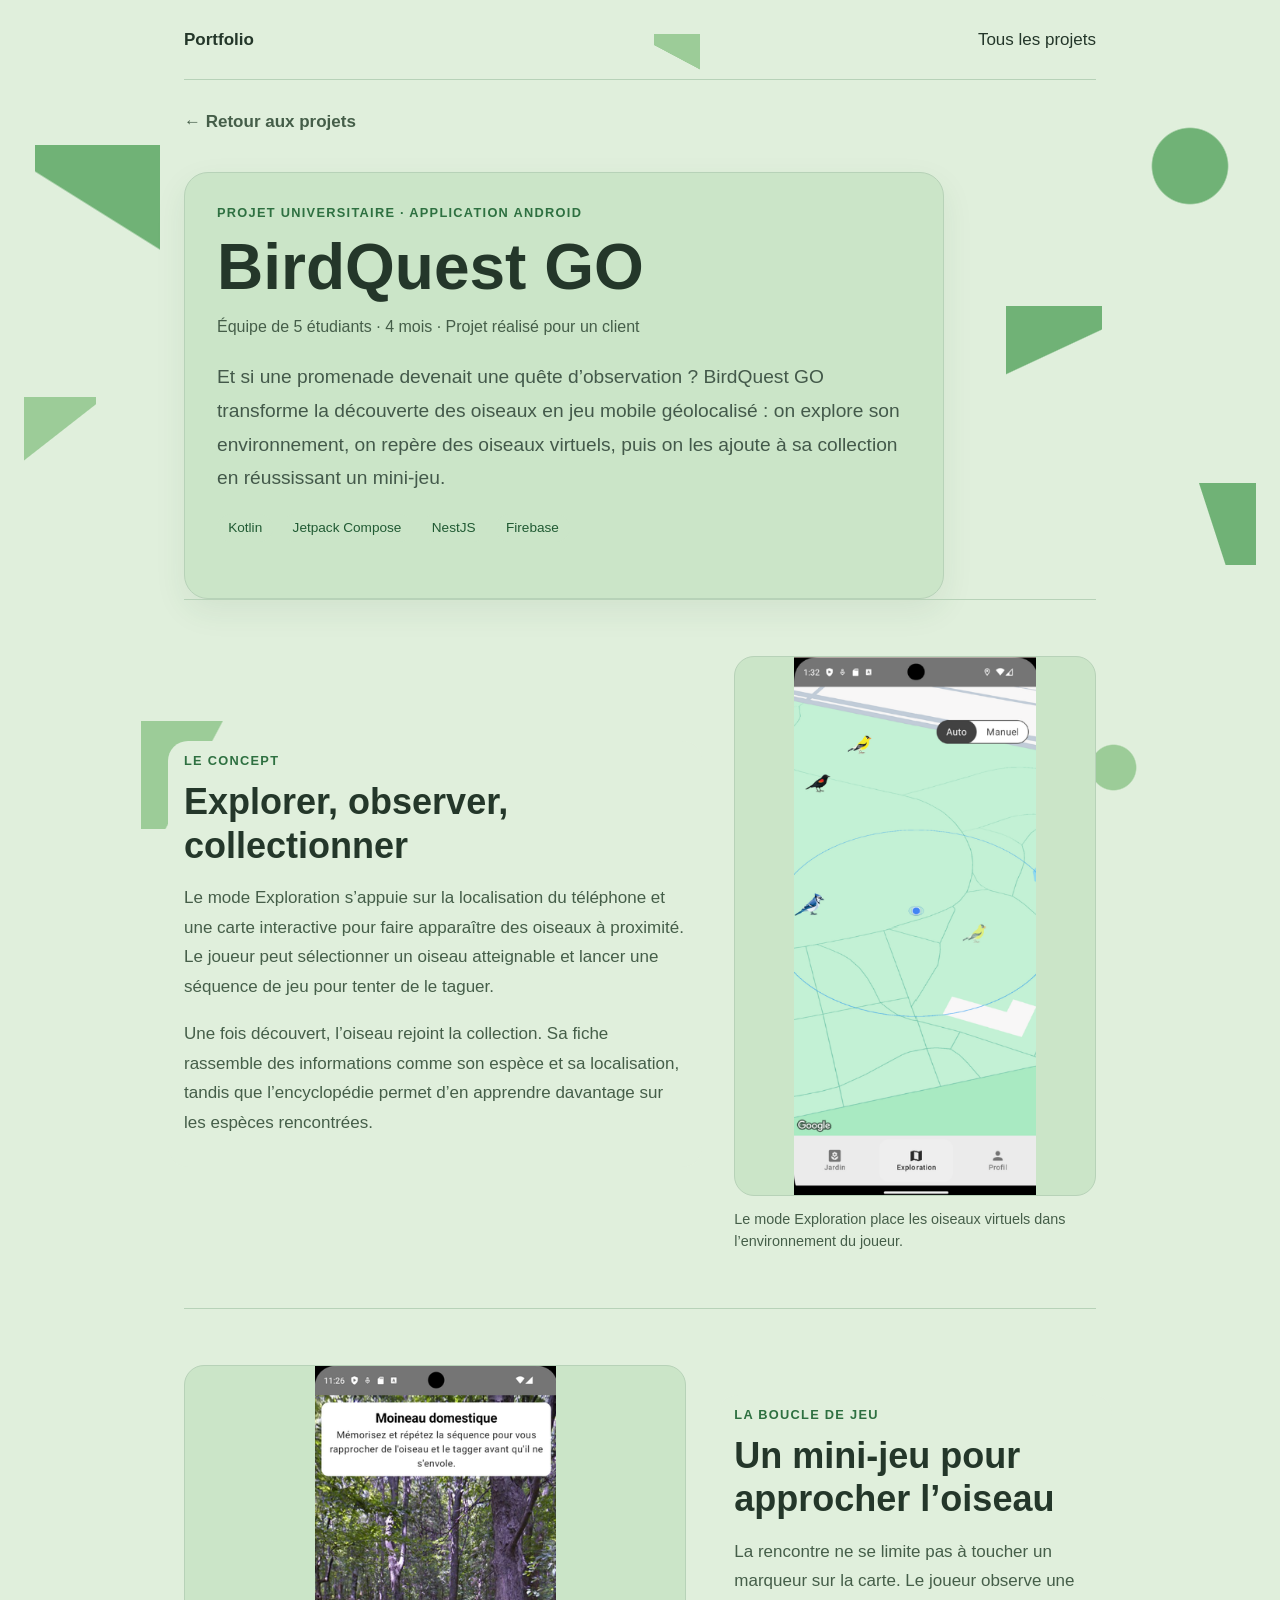
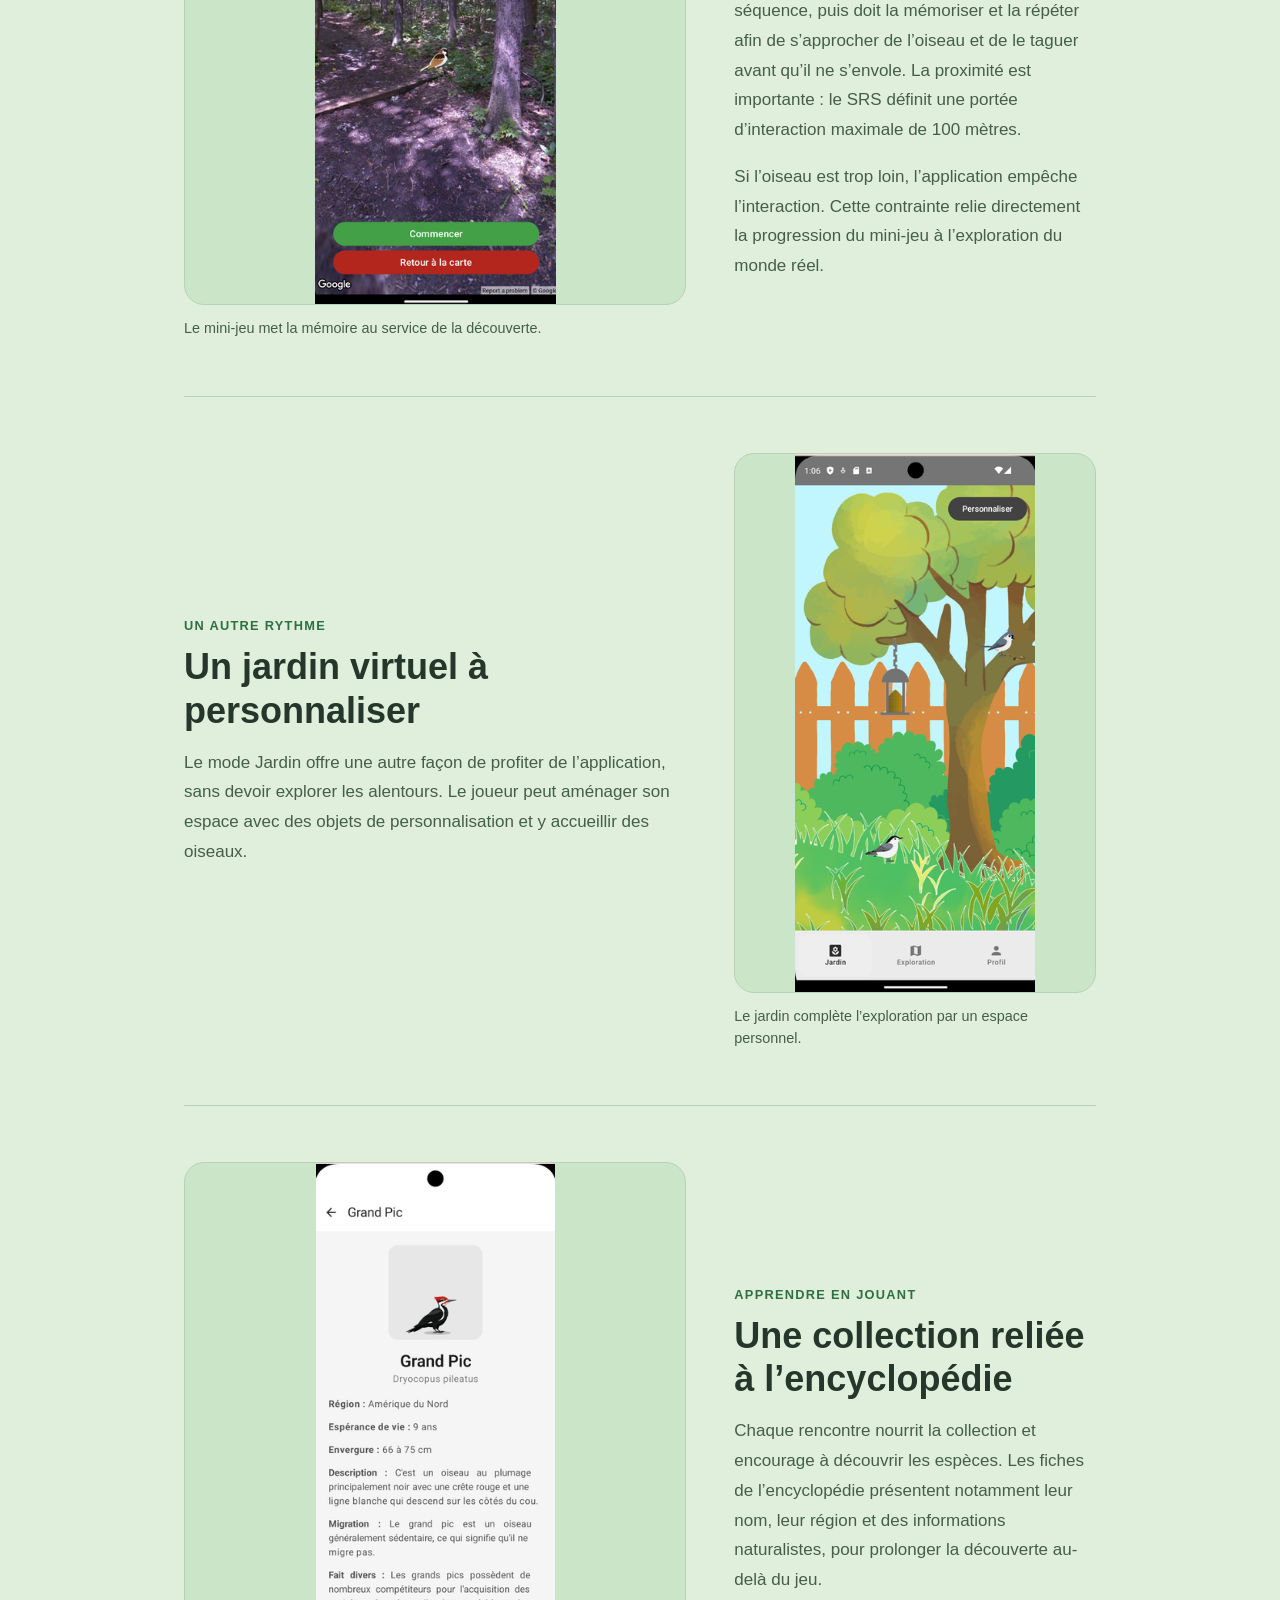
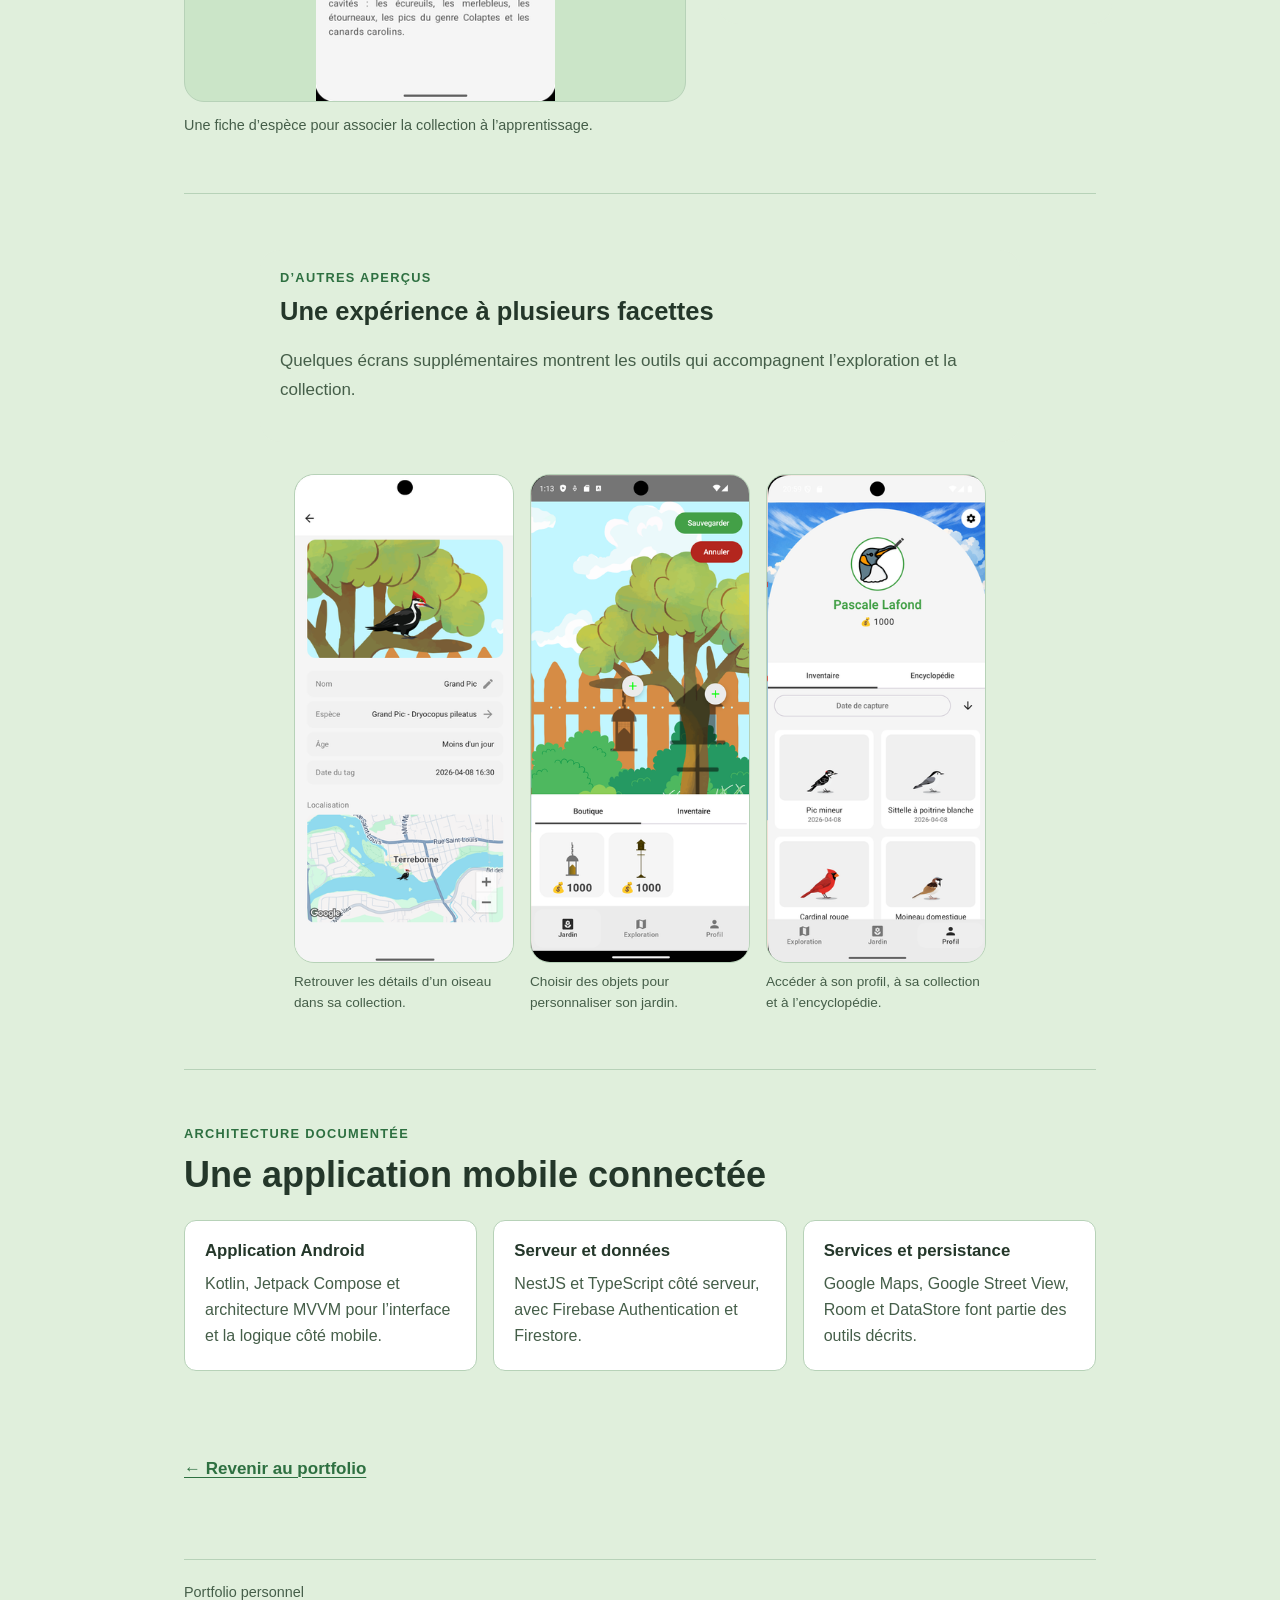
==== commit 65dd83ef: "Refresh portfolio home presentation Co-authored-by: Copilot <223556219+Copilot@users.noreply.github." ====
--- a/projets/birdquest-go.html
+++ b/projets/birdquest-go.html
@@ -113,12 +113,14 @@
       </section>
 
       <section class="detail-section detail-section--gallery" aria-labelledby="more-screens-title">
-        <p class="eyebrow">D’autres aperçus</p>
-        <h2 id="more-screens-title">Une expérience à plusieurs facettes</h2>
-        <p class="stack-intro">
-          Quelques écrans supplémentaires montrent les outils qui accompagnent l’exploration et la collection.
-        </p>
-        <div class="project-gallery">
+        <div class="detail-gallery-intro">
+          <p class="eyebrow">D’autres aperçus</p>
+          <h2 id="more-screens-title">Une expérience à plusieurs facettes</h2>
+          <p class="stack-intro">
+            Quelques écrans supplémentaires montrent les outils qui accompagnent l’exploration et la collection.
+          </p>
+        </div>
+        <div class="project-gallery project-gallery--centered">
           <figure>
             <img src="../images/BirdQuestGO/Page_oiseau.png" alt="Fiche d’un oiseau collecté avec son espèce, sa date de capture et sa localisation" loading="lazy">
             <figcaption>Retrouver les détails d’un oiseau dans sa collection.</figcaption>
--- a/styles.css
+++ b/styles.css
@@ -1,25 +1,31 @@
 :root {
-  --color-ink: #26372d;
-  --color-muted: #5c7063;
-  --color-border: #d9e5da;
-  --color-page: #f3f7f2;
-  --color-shape: #dce9dc;
+  --color-ink: #24372a;
+  --color-muted: #455e49;
+  --color-border: #b7d2b8;
+  --color-page: #e0efdc;
+  --color-shape: #9ccc98;
+  --color-shape-strong: #70b276;
   --color-surface: #ffffff;
-  --color-surface-soft: #eaf2e9;
-  --color-accent: #3e7050;
-  --color-accent-strong: #2f593f;
+  --color-surface-soft: #cbe5c8;
+  --color-accent: #2e7041;
+  --color-accent-strong: #205a33;
   color-scheme: light;
   font-family: Arial, sans-serif;
   color: var(--color-ink);
   background-color: var(--color-page);
   background-image:
-    linear-gradient(135deg, transparent 48%, var(--color-shape) 49% 100%),
-    radial-gradient(circle, var(--color-shape) 0 50%, transparent 52%),
-    linear-gradient(45deg, var(--color-shape) 0 50%, transparent 51%),
-    linear-gradient(135deg, transparent 48%, var(--color-shape) 49% 100%);
-  background-position: 4% 170px, calc(100% - 7%) 46%, calc(100% - 19%) 90%, 8% 88%;
+    linear-gradient(32deg, transparent 48%, var(--color-shape-strong) 49% 100%),
+    radial-gradient(circle, var(--color-shape-strong) 0 48%, transparent 50%),
+    linear-gradient(142deg, var(--color-shape) 0 49%, transparent 50%),
+    linear-gradient(72deg, transparent 47%, var(--color-shape-strong) 48% 100%),
+    linear-gradient(118deg, var(--color-shape) 0 49%, transparent 50%),
+    radial-gradient(circle, var(--color-shape) 0 48%, transparent 51%),
+    linear-gradient(28deg, transparent 49%, var(--color-shape) 50% 100%),
+    linear-gradient(155deg, var(--color-shape-strong) 0 48%, transparent 49%),
+    linear-gradient(62deg, transparent 49%, var(--color-shape) 50% 100%);
+  background-position: 3% 145px, 97% 14%, 2% 48%, 98% 59%, 12% 91%, 89% 88%, 53% 4%, 85% 38%, 48% 97%;
   background-repeat: no-repeat;
-  background-size: 110px 110px, 130px 130px, 90px 90px, 72px 72px;
+  background-size: 125px 125px, 110px 110px, 72px 72px, 82px 82px, 108px 108px, 65px 65px, 46px 46px, 96px 96px, 54px 54px;
   background-attachment: fixed;
   font-synthesis: none;
   text-rendering: optimizeLegibility;
@@ -61,8 +67,45 @@
 }
 
 .intro {
-  max-width: 680px;
-  padding: 6rem 0 5rem;
+  max-width: 760px;
+  margin: 2rem 0 3rem;
+  padding: clamp(2rem, 6vw, 3.5rem);
+  border: 1px solid var(--color-border);
+  border-radius: 1.5rem;
+  background: var(--color-surface-soft);
+  box-shadow: 0 12px 32px rgb(35 93 54 / 8%);
+}
+
+.intro-focus {
+  margin-bottom: 0.75rem;
+  color: var(--color-accent-strong);
+  font-size: 1.15rem;
+  font-weight: 700;
+  line-height: 1.5;
+}
+
+.intro-link {
+  display: inline-flex;
+  align-items: center;
+  gap: 0.65rem;
+  margin-top: 0.75rem;
+  padding: 0.75rem 1rem;
+  border-radius: 999px;
+  background: var(--color-accent);
+  color: #fff;
+  font-weight: 700;
+  text-decoration: none;
+  transition: background-color 150ms ease, transform 150ms ease;
+}
+
+.intro-link:hover {
+  transform: translateY(-2px);
+  background: var(--color-accent-strong);
+}
+
+.intro-link:focus-visible {
+  outline: 3px solid var(--color-shape-strong);
+  outline-offset: 3px;
 }
 
 .eyebrow {
@@ -186,12 +229,17 @@
   margin: 0;
 }
 
+.project-gallery--centered {
+  grid-template-columns: repeat(3, minmax(0, 220px));
+  justify-content: center;
+}
+
 .project-gallery img {
   display: block;
   width: 100%;
   aspect-ratio: 9 / 20;
   border: 1px solid var(--color-border);
-  border-radius: 0.6rem;
+  border-radius: 1.25rem;
   background: var(--color-surface-soft);
   object-fit: cover;
 }
@@ -201,7 +249,7 @@
   width: 100%;
   aspect-ratio: 9 / 20;
   border: 1px solid var(--color-border);
-  border-radius: 0.6rem;
+  border-radius: 1.25rem;
   background: var(--color-ink);
   object-fit: cover;
 }
@@ -231,7 +279,11 @@
 
 .project-detail-hero {
   max-width: 760px;
-  padding: 2rem 0 4rem;
+  padding: 2rem;
+  border: 1px solid var(--color-border);
+  border-radius: 1.5rem;
+  background: var(--color-surface-soft);
+  box-shadow: 0 12px 32px rgb(35 93 54 / 8%);
 }
 
 .project-detail-hero h1 {
@@ -272,6 +324,20 @@
   line-height: 1.2;
 }
 
+.detail-copy {
+  position: relative;
+  isolation: isolate;
+}
+
+.detail-copy::before {
+  position: absolute;
+  z-index: -1;
+  inset: -0.75rem -1rem;
+  border-radius: 1.25rem;
+  background: var(--color-page);
+  content: "";
+}
+
 .detail-copy p:not(.eyebrow) {
   color: var(--color-muted);
   line-height: 1.75;
@@ -287,7 +353,7 @@
   max-height: 540px;
   aspect-ratio: 9 / 20;
   border: 1px solid var(--color-border);
-  border-radius: 0.75rem;
+  border-radius: 1.25rem;
   background: var(--color-surface-soft);
   object-fit: contain;
 }
@@ -298,7 +364,7 @@
   max-height: 540px;
   aspect-ratio: 9 / 20;
   border: 1px solid var(--color-border);
-  border-radius: 0.75rem;
+  border-radius: 1.25rem;
   background: var(--color-surface-soft);
   object-fit: contain;
 }
@@ -316,6 +382,14 @@
 
 .detail-section--gallery {
   display: block;
+}
+
+.detail-gallery-intro {
+  max-width: 760px;
+  margin: 0 auto 2rem;
+  padding: 1.25rem;
+  border-radius: 1.25rem;
+  background: var(--color-page);
 }
 
 .stack-intro {
@@ -370,6 +444,18 @@
     aspect-ratio: 9 / 20;
   }
 
+  .project-gallery--centered {
+    grid-template-columns: repeat(2, minmax(0, 220px));
+    justify-content: center;
+  }
+
+  .project-gallery--centered figure:last-child {
+    grid-column: 1 / -1;
+    justify-self: center;
+    width: 100%;
+    max-width: 220px;
+  }
+
   .detail-section {
     grid-template-columns: minmax(0, 1fr) minmax(180px, 0.75fr);
     gap: 1.5rem;
@@ -386,7 +472,8 @@
   }
 
   .intro {
-    padding: 4rem 0;
+    margin: 1rem 0 3rem;
+    padding: 2.5rem 1.25rem;
   }
 
   .project-list {
@@ -410,6 +497,6 @@
   }
 
   .project-detail-hero {
-    padding: 1rem 0 3rem;
-  }
-}
+    padding: 1.5rem 1.25rem;
+  }
+}
